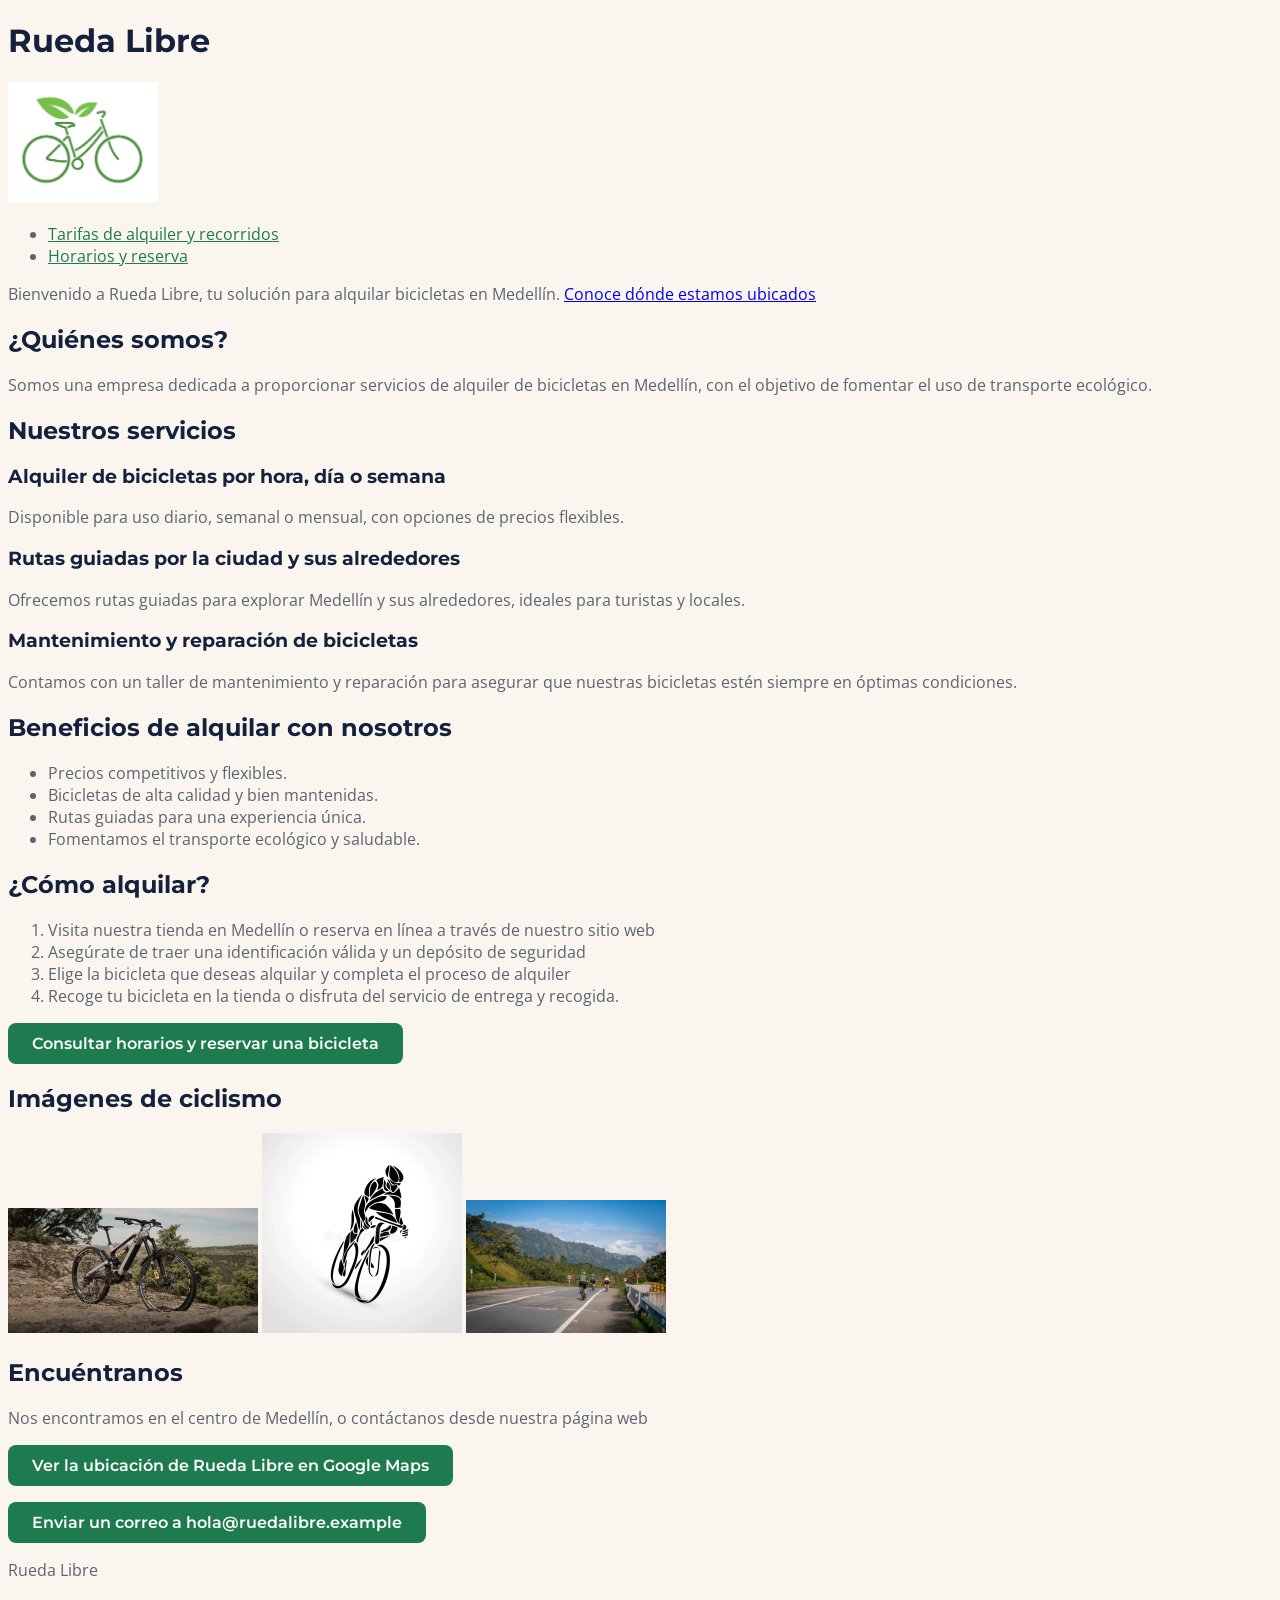
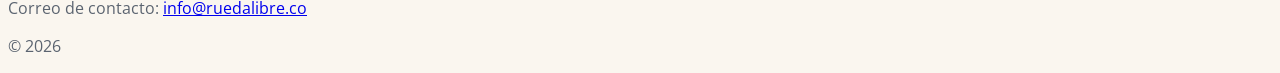
==== index.html @ 7ef2bf0d "styles.css con navegación, botones y campos estilizados, y páginas con la clase activo" ====
<!DOCTYPE html>
<html lang="es">
<head>
    <meta charset="UTF-8">
    <meta name="viewport" content="width=device-width, initial-scale=1.0">
    <title>Rueda Libre | Alquiler de bicicletas en Medellín</title>
        <link rel="preconnect" href="https://fonts.googleapis.com">
    <link rel="preconnect" href="https://fonts.gstatic.com" crossorigin>
    <link href="https://fonts.googleapis.com/css2?family=Asar&family=Montserrat:ital,wght@0,100..900;1,100..900&family=Open+Sans:ital,wght@0,300..800;1,300..800&display=swap" rel="stylesheet">

    <link rel="preconnect" href="https://fonts.googleapis.com">
    <link rel="preconnect" href="https://fonts.gstatic.com" crossorigin>
    <link href="https://fonts.googleapis.com/css2?family=Asar&family=Montserrat:ital,wght@0,100..900;1,100..900&family=Open+Sans:ital,wght@0,300..800;1,300..800&display=swap" rel="stylesheet">
    <link rel="stylesheet" href="css/style.css">
</head>
<body>
    <header>
        <h1>Rueda Libre</h1>
        <a href="index.html"><img src="img/logo.jpg" alt="Rueda Libre, página de inicio" width="150"></a>
        <nav>
            <ul id ="menu">
                <li><a href="paginas/tarifas.html" class="active">Tarifas de alquiler y recorridos</a></li>
                <li><a href="paginas/reservas.html" class="active">Horarios y reserva</a></li>
            </ul>
        </nav>
    </header>

    <main>
        <p>Bienvenido a Rueda Libre, tu solución para alquilar bicicletas en Medellín. <a href="#encuentranos">Conoce dónde estamos ubicados</a></p>

        <section>
            <h2>¿Quiénes somos?</h2>
            <p>Somos una empresa dedicada a proporcionar servicios de alquiler de bicicletas en Medellín, con el objetivo de fomentar el uso de transporte ecológico.</p>
        </section>

        <section>
            <h2>Nuestros servicios</h2>
            <article>
                <h3>Alquiler de bicicletas por hora, día o semana</h3>
                <p>Disponible para uso diario, semanal o mensual, con opciones de precios flexibles.</p>
            </article>
            <article>
                <h3>Rutas guiadas por la ciudad y sus alrededores</h3>
                <p>Ofrecemos rutas guiadas para explorar Medellín y sus alrededores, ideales para turistas y locales.</p>
            </article>
            <article>
                <h3>Mantenimiento y reparación de bicicletas</h3>
                <p>Contamos con un taller de mantenimiento y reparación para asegurar que nuestras bicicletas estén siempre en óptimas condiciones.</p>
            </article>
        </section>

        <section>
            <h2>Beneficios de alquilar con nosotros</h2>
            <ul>
                <li>Precios competitivos y flexibles.</li>
                <li>Bicicletas de alta calidad y bien mantenidas.</li>
                <li>Rutas guiadas para una experiencia única.</li>
                <li>Fomentamos el transporte ecológico y saludable.</li>
            </ul>
        </section>

        <section>
            <h2>¿Cómo alquilar?</h2>
            <ol>
                <li>Visita nuestra tienda en Medellín o reserva en línea a través de nuestro sitio web</li>
                <li>Asegúrate de traer una identificación válida y un depósito de seguridad</li>
                <li>Elige la bicicleta que deseas alquilar y completa el proceso de alquiler</li>
                <li>Recoge tu bicicleta en la tienda o disfruta del servicio de entrega y recogida.</li>
            </ol>
            <p><a href="paginas/reservas.html" class="boton">Consultar horarios y reservar una bicicleta</a></p>
        </section>

        <section>
            <h2>Imágenes de ciclismo</h2>
            <img src="img/bike.jpg" alt="Silueta de una persona montando bicicleta" width="250">
            <img src="img/image3.jpg" alt="Ciclista pedaleando en una ruta" width="200">
            <img src="img/road.jpg" alt="Grupo de ciclistas disfrutando de un recorrido" width="200">
        </section>

        <section id="encuentranos">
            <h2>Encuéntranos</h2>
            <p>Nos encontramos en el centro de Medellín, o contáctanos desde nuestra página web</p>
            <p><a href="https://maps.app.goo.gl/39smMRAee4DwYD9FA" class="boton">Ver la ubicación de Rueda Libre en Google Maps</a></p>
            <p><a href="mailto:hola@ruedalibre.example" class="boton">Enviar un correo a hola@ruedalibre.example</a></p>
        </section>
    </main>

    <footer>
        <p>Rueda Libre</p>
        <p>Correo de contacto: <a href="mailto:info@ruedalibre.co">info@ruedalibre.co</a></p>
        <p>&copy; 2026</p>
    </footer>
</body>
</html>
---- css/style.css ----
:root {
--verde-ruta-botones-enlaces: #1E7A4F;
--naranja-pedal-destacados-botones-secundarios: #F39A2B;
--azul-noche-titulos-encabezados: #14213D;
--crema-fondo-general: #FAF6EF;
--gris-asfalto-texto-secundario-sobre-el-fondo-crema: #5B6470;

  --fuente-titulos: "Montserrat", sans-serif;
  --fuente-texto: "Open Sans", sans-serif;

  --espacio-pq: 0.5rem;
  --espacio-md: 1rem;
  --espacio-gd: 3rem;
}

body {
  font-family: var(--fuente-texto);
  background-color: var(--crema-fondo-general);
  color: var(--gris-asfalto-texto-secundario-sobre-el-fondo-crema);
}

h1, h2, h3, h4, h5, h6 {
  font-family: var(--fuente-titulos);
  color: var(--azul-noche-titulos-encabezados);
}

#menu a { color: var(--gris-asfalto); }
.activo { color: var(--verde-ruta); font-weight: 600; }

#menu a.active {
  color: var(--verde-ruta-botones-enlaces);
}

#menu a:hover,
#menu a:focus {
  color: var(--naranja-pedal-destacados-botones-secundarios);
}

.boton {
  display: inline-block;
  background-color: var(--verde-ruta-botones-enlaces);
  color: #ffffff;
  padding: 0.7rem 1.5rem;
  border-radius: 8px;
  text-decoration: none;
  font-family: var(--fuente-titulos);
  font-weight: 600;
  transition: background-color 0.2s ease, transform 0.15s ease;
}

.boton:hover {
  background-color: #155838;
  transform: translateY(-2px);
}

.boton:focus {
  outline: 3px solid var(--naranja-pedal-destacados-botones-secundarios);
  outline-offset: 2px;
}

input, textarea, select {
  border: 1px solid var(--gris-asfalto-texto-secundario-sobre-el-fondo-crema);
  padding: 0.75rem;
  border-radius: 8px;
  background-color: #ffffff;
  font-family: var(--fuente-texto);
  color: var(--azul-noche-titulos-encabezados);
  transition: border-color 0.2s ease, box-shadow 0.2s ease;
}

input:focus, textarea:focus, select:focus {
  outline: none;
  border-color: var(--verde-ruta-botones-enlaces);
  box-shadow: 0 0 0 3px rgba(30, 122, 79, 0.25);
}
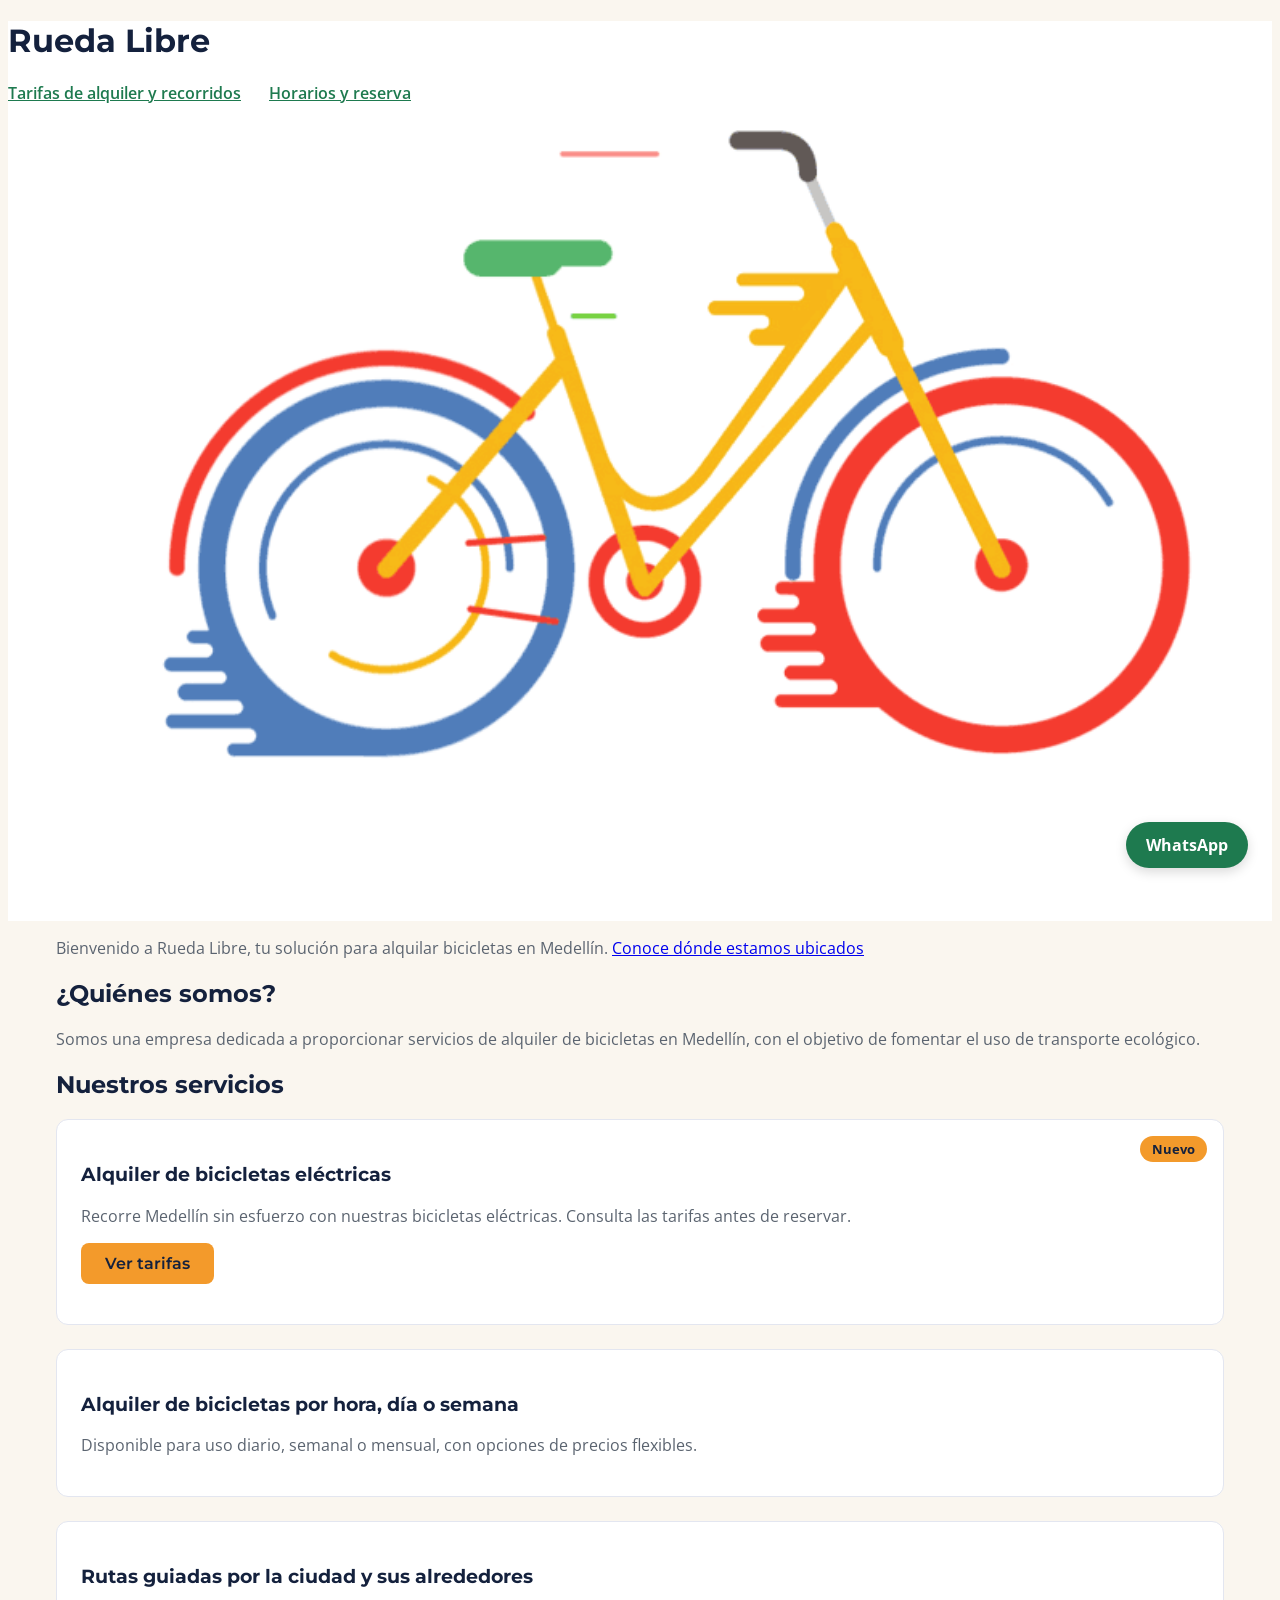
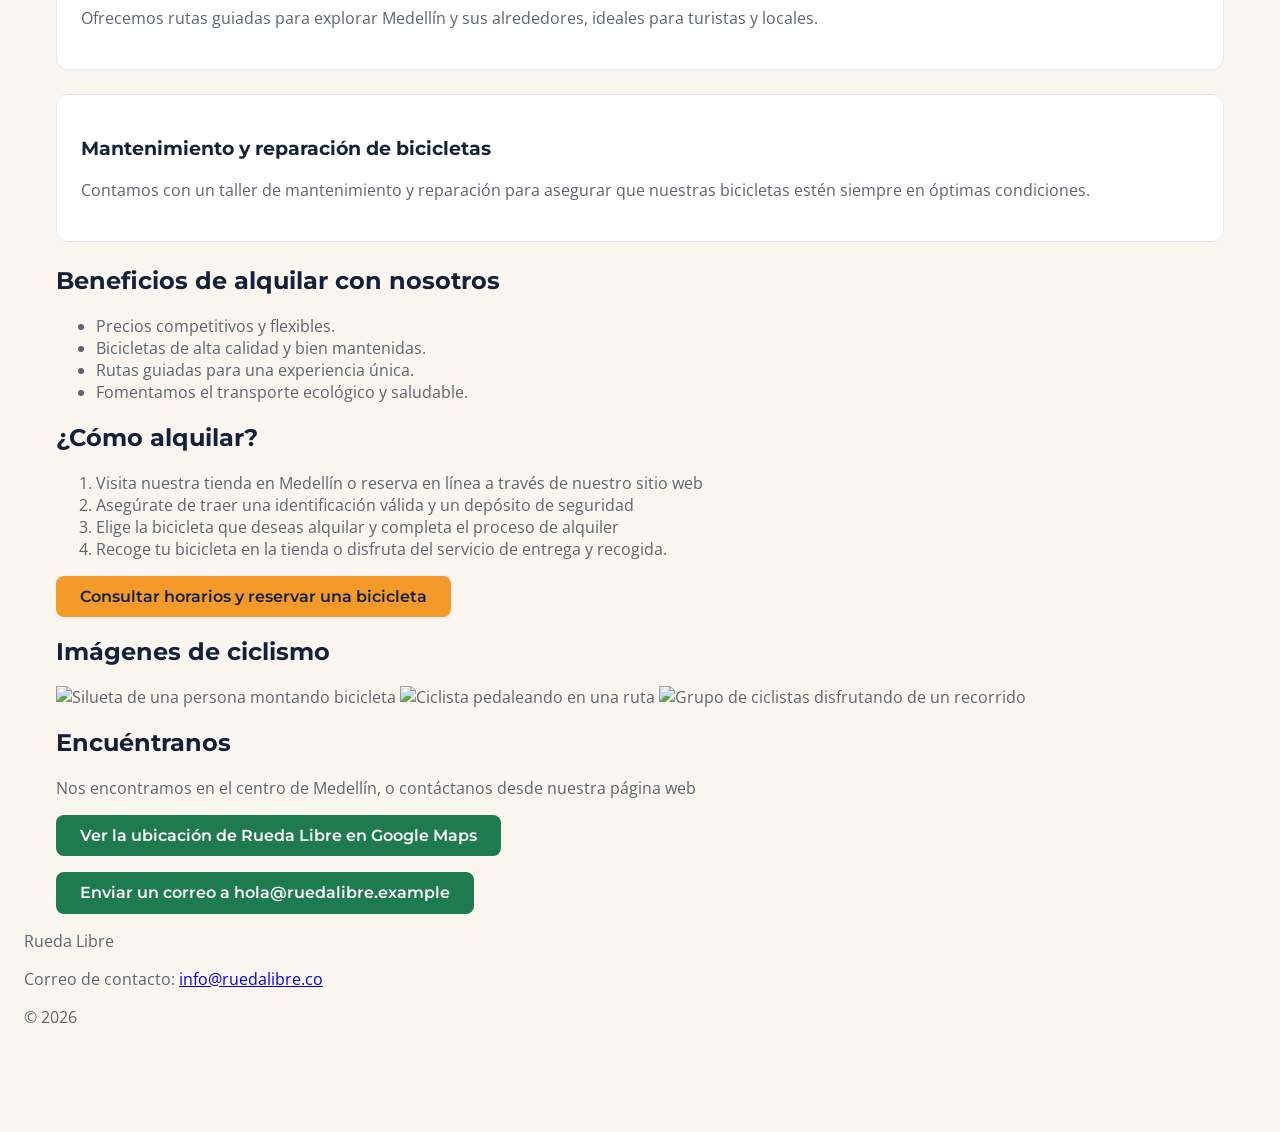
==== commit 91764096: "realizado hasta el putno 4 del minireto 3" ====
--- a/index.html
+++ b/index.html
@@ -14,9 +14,9 @@
     <link rel="stylesheet" href="css/style.css">
 </head>
 <body>
-    <header>
+    <header id="gif">
         <h1>Rueda Libre</h1>
-        <a href="index.html"><img src="img/logo.jpg" alt="Rueda Libre, página de inicio" width="150"></a>
+        <a href="index.html"src="/rueda-libre/assets/gif/bike.gif" width="0"></a>
         <nav>
             <ul id ="menu">
                 <li><a href="paginas/tarifas.html" class="active">Tarifas de alquiler y recorridos</a></li>
@@ -35,15 +35,21 @@
 
         <section>
             <h2>Nuestros servicios</h2>
-            <article>
+            <article class="card">
+                <span class="etiqueta-nuevo">Nuevo</span>
+                <h3>Alquiler de bicicletas eléctricas</h3>
+                <p>Recorre Medellín sin esfuerzo con nuestras bicicletas eléctricas. Consulta las tarifas antes de reservar.</p>
+                <p><a href="paginas/tarifas.html" class="boton1">Ver tarifas</a></p>
+            </article>
+            <article class="card">
                 <h3>Alquiler de bicicletas por hora, día o semana</h3>
                 <p>Disponible para uso diario, semanal o mensual, con opciones de precios flexibles.</p>
             </article>
-            <article>
+            <article class="card">
                 <h3>Rutas guiadas por la ciudad y sus alrededores</h3>
                 <p>Ofrecemos rutas guiadas para explorar Medellín y sus alrededores, ideales para turistas y locales.</p>
             </article>
-            <article>
+            <article class="card">
                 <h3>Mantenimiento y reparación de bicicletas</h3>
                 <p>Contamos con un taller de mantenimiento y reparación para asegurar que nuestras bicicletas estén siempre en óptimas condiciones.</p>
             </article>
@@ -67,14 +73,14 @@
                 <li>Elige la bicicleta que deseas alquilar y completa el proceso de alquiler</li>
                 <li>Recoge tu bicicleta en la tienda o disfruta del servicio de entrega y recogida.</li>
             </ol>
-            <p><a href="paginas/reservas.html" class="boton">Consultar horarios y reservar una bicicleta</a></p>
+            <p><a href="paginas/reservas.html" class="boton1">Consultar horarios y reservar una bicicleta</a></p>
         </section>
 
         <section>
             <h2>Imágenes de ciclismo</h2>
-            <img src="img/bike.jpg" alt="Silueta de una persona montando bicicleta" width="250">
-            <img src="img/image3.jpg" alt="Ciclista pedaleando en una ruta" width="200">
-            <img src="img/road.jpg" alt="Grupo de ciclistas disfrutando de un recorrido" width="200">
+            <img src="/rueda-libre/assets/img/image1.jpg" alt="Silueta de una persona montando bicicleta" width="200">
+            <img src="/rueda-libre/assets/img/logo.jpg" alt="Ciclista pedaleando en una ruta" width="193">
+            <img src="/rueda-libre/assets/img/road.jpg" alt="Grupo de ciclistas disfrutando de un recorrido" width="233">
         </section>
 
         <section id="encuentranos">
@@ -83,6 +89,8 @@
             <p><a href="https://maps.app.goo.gl/39smMRAee4DwYD9FA" class="boton">Ver la ubicación de Rueda Libre en Google Maps</a></p>
             <p><a href="mailto:hola@ruedalibre.example" class="boton">Enviar un correo a hola@ruedalibre.example</a></p>
         </section>
+        <!-- MiniReto 12: botón flotante de WhatsApp con la paleta del proyecto. -->
+        <a href="https://wa.me/573000000000" class="btn-whatsapp" target="_blank" rel="noopener noreferrer" aria-label="Contáctanos por WhatsApp">WhatsApp</a>
     </main>
 
     <footer>
--- a/css/style.css
+++ b/css/style.css
@@ -1,16 +1,21 @@
+/* ==========================================
+   1. VARIABLES Y CONFIGURACIÓN GLOBAL
+   ========================================== */
 :root {
---verde-ruta-botones-enlaces: #1E7A4F;
---naranja-pedal-destacados-botones-secundarios: #F39A2B;
---azul-noche-titulos-encabezados: #14213D;
---crema-fondo-general: #FAF6EF;
---gris-asfalto-texto-secundario-sobre-el-fondo-crema: #5B6470;
-
+  --verde-ruta-botones-enlaces: #1E7A4F;
+  --naranja-pedal-destacados-botones-secundarios: #F39A2B;
+  --azul-noche-titulos-encabezados: #14213D;
+  --crema-fondo-general: #FAF6EF;
+  --gris-asfalto-texto-secundario-sobre-el-fondo-crema: #5B6470;
   --fuente-titulos: "Montserrat", sans-serif;
   --fuente-texto: "Open Sans", sans-serif;
-
   --espacio-pq: 0.5rem;
   --espacio-md: 1rem;
   --espacio-gd: 3rem;
+}
+
+* {
+  box-sizing: border-box;
 }
 
 body {
@@ -19,27 +24,77 @@
   color: var(--gris-asfalto-texto-secundario-sobre-el-fondo-crema);
 }
 
-h1, h2, h3, h4, h5, h6 {
+h1,
+h2,
+h3,
+h4,
+h5,
+h6 {
   font-family: var(--fuente-titulos);
   color: var(--azul-noche-titulos-encabezados);
 }
 
-#menu a { color: var(--gris-asfalto); }
-.activo { color: var(--verde-ruta); font-weight: 600; }
-
+main {
+  max-width: 1200px;
+  margin: 0 auto;
+  padding: 0 1rem;
+}
+
+/* ==========================================
+   2. ENCABEZADO Y NAVEGACIÓN
+   ========================================== */
+header,
+.portada {
+  min-height: 80vh;
+}
+
+#menu {
+  list-style: none;
+  padding: 0;
+  margin: 0;
+}
+
+#menu li {
+  display: inline-block;
+  margin-right: 1.5rem;
+}
+
+#menu a {
+  color: var(--gris-asfalto-texto-secundario-sobre-el-fondo-crema);
+}
+
+.activo,
 #menu a.active {
   color: var(--verde-ruta-botones-enlaces);
+  font-weight: 600;
 }
 
 #menu a:hover,
-#menu a:focus {
+#menu a:focus-visible {
   color: var(--naranja-pedal-destacados-botones-secundarios);
 }
 
-.boton {
+/* ==========================================
+   3. COMPONENTES (TARJETAS Y BOTONES)
+   ========================================== */
+.card {
+  position: relative;
+  background-color: #ffffff;
+  padding: 1.5rem;
+  border: 1px solid #e3e6f0;
+  border-radius: 12px;
+  margin-bottom: 1.5rem;
+}
+
+.card img {
+  width: 100%;
+  height: auto;
+  display: block;
+}
+
+.boton,
+.boton1 {
   display: inline-block;
-  background-color: var(--verde-ruta-botones-enlaces);
-  color: #ffffff;
   padding: 0.7rem 1.5rem;
   border-radius: 8px;
   text-decoration: none;
@@ -48,17 +103,81 @@
   transition: background-color 0.2s ease, transform 0.15s ease;
 }
 
+.boton {
+  background-color: var(--verde-ruta-botones-enlaces);
+  color: #ffffff;
+}
+
+.boton1 {
+  background-color: var(--naranja-pedal-destacados-botones-secundarios);
+  color: var(--azul-noche-titulos-encabezados);
+}
+
 .boton:hover {
   background-color: #155838;
   transform: translateY(-2px);
 }
 
-.boton:focus {
-  outline: 3px solid var(--naranja-pedal-destacados-botones-secundarios);
-  outline-offset: 2px;
-}
-
-input, textarea, select {
+.boton1:hover {
+  background-color: #e58b1b;
+  transform: translateY(-2px);
+}
+
+.boton:focus-visible,
+.boton1:focus-visible {
+  outline: 3px solid var(--azul-noche-titulos-encabezados);
+  outline-offset: 3px;
+}
+
+.etiqueta-nuevo {
+  position: absolute;
+  top: 1rem;
+  right: 1rem;
+  background-color: var(--naranja-pedal-destacados-botones-secundarios);
+  color: var(--azul-noche-titulos-encabezados);
+  padding: 0.25rem 0.75rem;
+  font-size: 0.8rem;
+  font-weight: 700;
+  border-radius: 999px;
+}
+
+/* ==========================================
+   4. TABLAS Y FORMULARIOS
+   ========================================== */
+table {
+  width: 100%;
+  border-collapse: collapse;
+  margin-bottom: 2rem;
+}
+
+th,
+td {
+  padding: 0.75rem 1rem;
+  border: 1px solid var(--gris-asfalto-texto-secundario-sobre-el-fondo-crema);
+  text-align: left;
+}
+
+th {
+  background-color: var(--verde-ruta-botones-enlaces);
+  color: #ffffff;
+}
+
+form fieldset {
+  border: 1px solid #ccc;
+  padding: 1.5rem;
+  border-radius: 8px;
+  margin-bottom: 1.5rem;
+}
+
+form label {
+  display: block;
+  margin-bottom: 0.5rem;
+  font-weight: 600;
+}
+
+input:not([type="radio"]):not([type="checkbox"]),
+textarea,
+select {
   border: 1px solid var(--gris-asfalto-texto-secundario-sobre-el-fondo-crema);
   padding: 0.75rem;
   border-radius: 8px;
@@ -68,8 +187,87 @@
   transition: border-color 0.2s ease, box-shadow 0.2s ease;
 }
 
-input:focus, textarea:focus, select:focus {
+form input[type="text"],
+form input[type="email"],
+form input[type="tel"],
+form input[type="date"],
+form input[type="number"],
+form select,
+form textarea {
+  width: 100%;
+  padding: 0.75rem;
+  margin-bottom: 1rem;
+  border: 1px solid #ccc;
+  border-radius: 6px;
+}
+
+input:not([type="radio"]):not([type="checkbox"]):focus,
+textarea:focus,
+select:focus {
   outline: none;
   border-color: var(--verde-ruta-botones-enlaces);
   box-shadow: 0 0 0 3px rgba(30, 122, 79, 0.25);
+}
+
+/* ==========================================
+   5. ELEMENTOS FLOTANTES (WHATSAPP) Y FOOTER
+   ========================================== */
+/* MiniReto 12: WhatsApp usa Verde Ruta con texto blanco; al pasar el cursor usa Naranja Pedal y Azul Noche, combinación apta según la bitácora. */
+.btn-whatsapp {
+  position: fixed;
+  bottom: 2rem;
+  right: 2rem;
+  background-color: var(--verde-ruta-botones-enlaces);
+  color: #ffffff;
+  padding: 0.75rem 1.25rem;
+  border-radius: 999px;
+  text-decoration: none;
+  font-weight: 700;
+  box-shadow: 0 4px 12px rgba(0, 0, 0, 0.15);
+  z-index: 1000;
+  transition: transform 0.2s ease;
+}
+
+.btn-whatsapp:hover {
+  background-color: var(--naranja-pedal-destacados-botones-secundarios);
+  color: var(--azul-noche-titulos-encabezados);
+}
+
+.btn-whatsapp:hover,
+.btn-whatsapp:focus-visible {
+  transform: scale(1.05);
+}
+
+.btn-whatsapp:focus-visible {
+  outline: 3px solid var(--azul-noche-titulos-encabezados);
+  outline-offset: 3px;
+}
+
+footer {
+  padding: 0 1rem 5rem;
+}
+
+@media (max-width: 480px) {
+  .btn-whatsapp {
+    bottom: 1rem;
+    right: 1rem;
+  }
+}
+
+#gif {
+  width: 100%;
+  min-height: 100vh;
+  background: url("../assets/gif/bike.gif") no-repeat center center;
+  background-size: cover;
+  background-position: center;
+  background-repeat: no-repeat;
+}
+
+.portada {
+  width: 100%;
+  min-height: 100vh;
+  background: url("../assets/gif/bike.gif") no-repeat center center;
+  background-size: cover;
+  background-position: center;
+  background-repeat: no-repeat;
 }
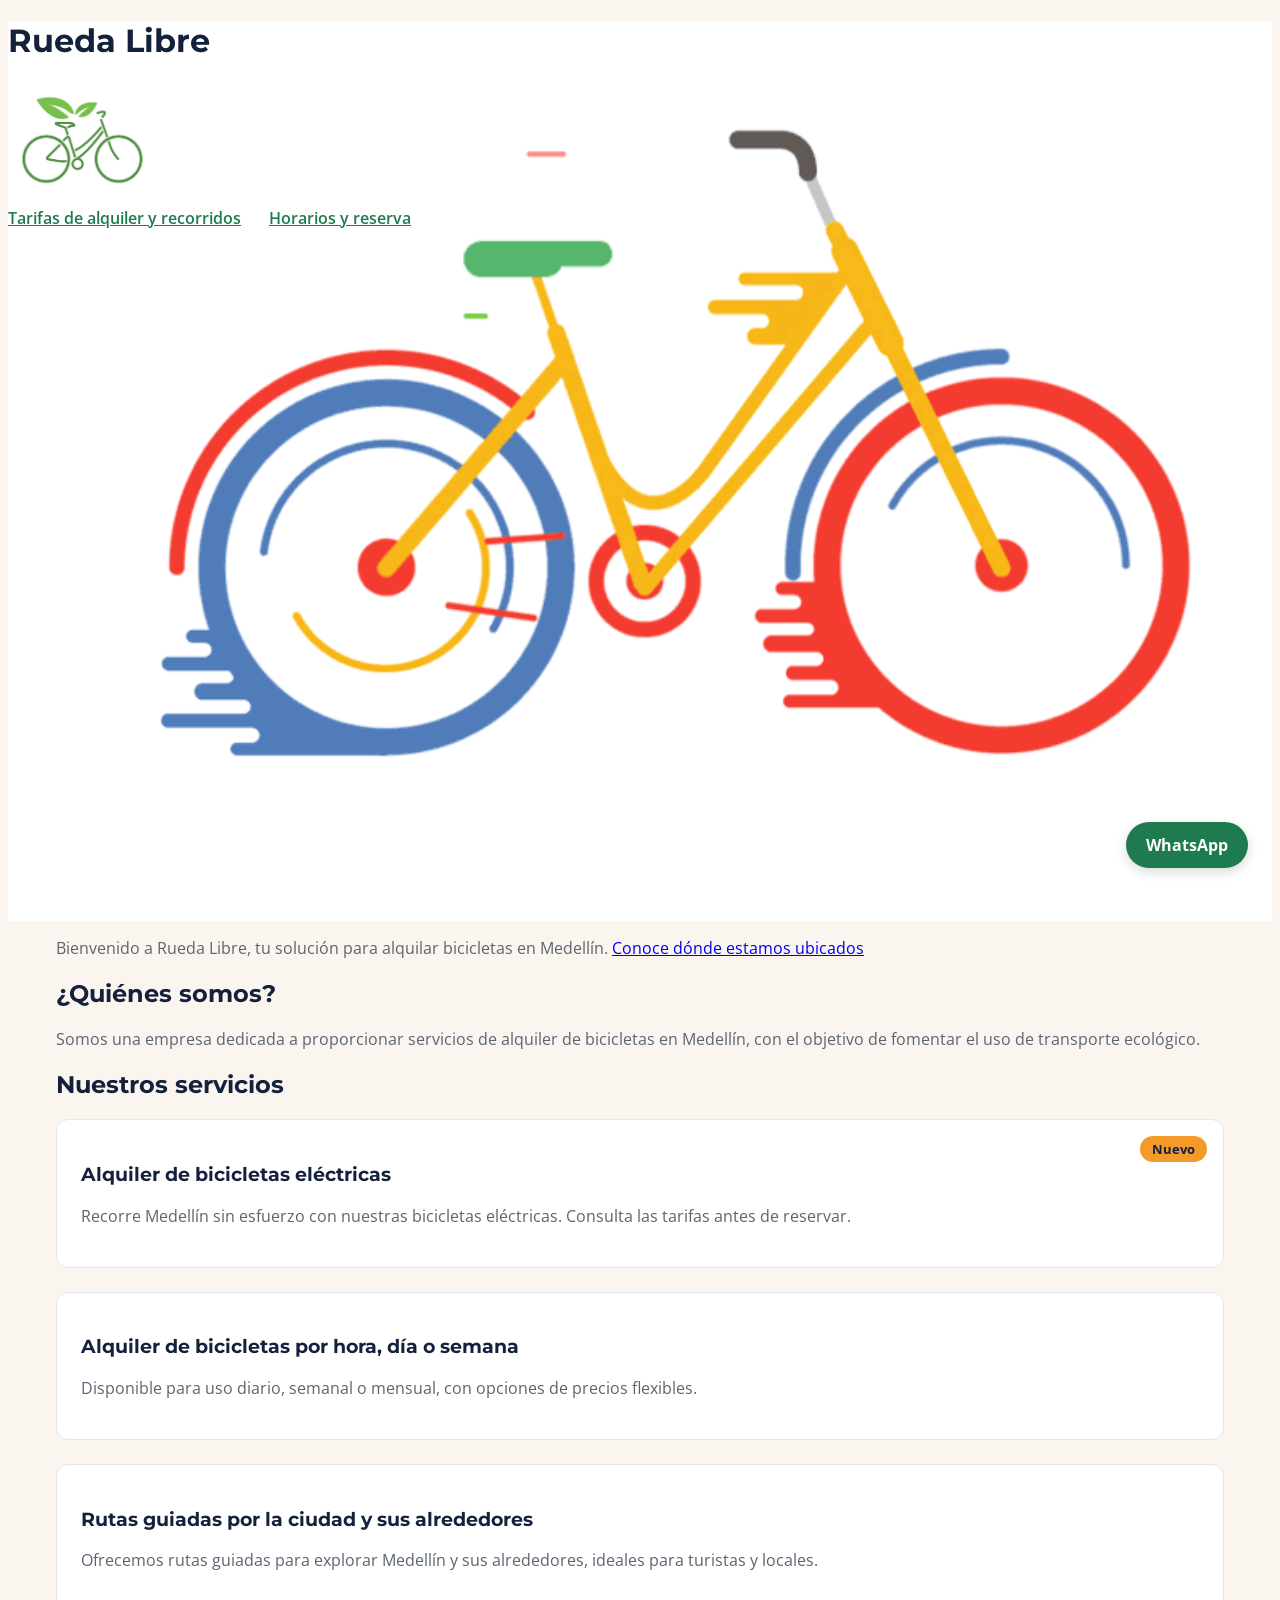
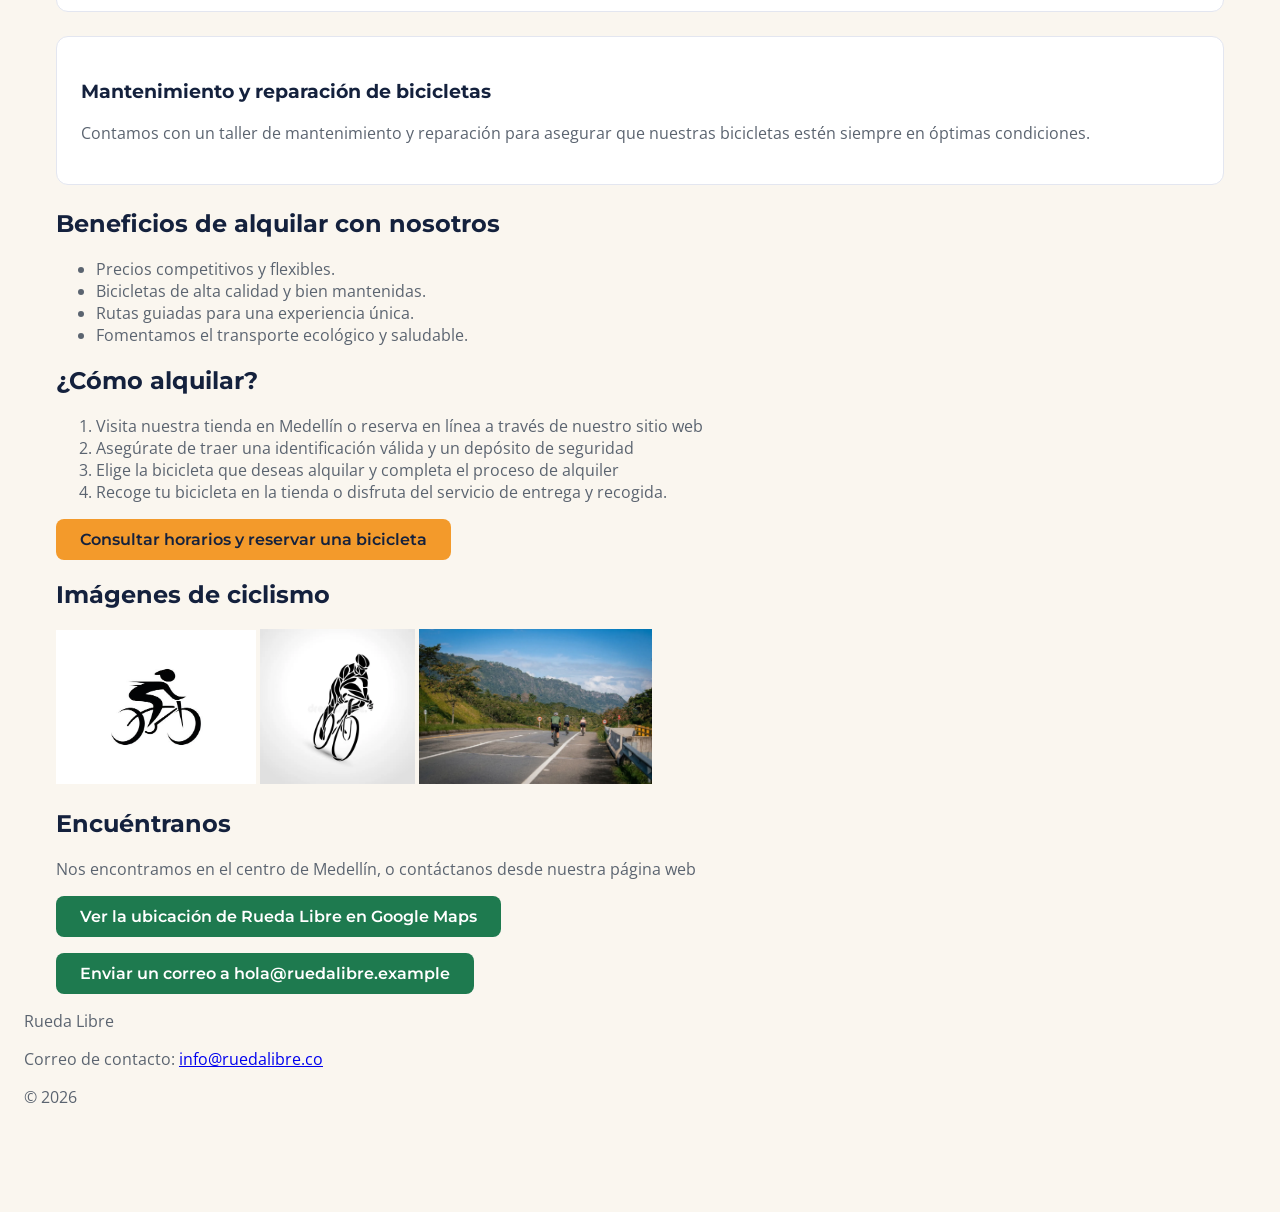
==== commit 517b0c02: "URL de GitHub Pages del sitio Rueda Libre v1.0, repositorio actualizado y bitácora con el cierre de " ====
--- a/index.html
+++ b/index.html
@@ -7,16 +7,12 @@
         <link rel="preconnect" href="https://fonts.googleapis.com">
     <link rel="preconnect" href="https://fonts.gstatic.com" crossorigin>
     <link href="https://fonts.googleapis.com/css2?family=Asar&family=Montserrat:ital,wght@0,100..900;1,100..900&family=Open+Sans:ital,wght@0,300..800;1,300..800&display=swap" rel="stylesheet">
-
-    <link rel="preconnect" href="https://fonts.googleapis.com">
-    <link rel="preconnect" href="https://fonts.gstatic.com" crossorigin>
-    <link href="https://fonts.googleapis.com/css2?family=Asar&family=Montserrat:ital,wght@0,100..900;1,100..900&family=Open+Sans:ital,wght@0,300..800;1,300..800&display=swap" rel="stylesheet">
     <link rel="stylesheet" href="css/style.css">
 </head>
 <body>
     <header id="gif">
         <h1>Rueda Libre</h1>
-        <a href="index.html"src="/rueda-libre/assets/gif/bike.gif" width="0"></a>
+        <a href="index.html"><img src="assets/img/logo.jpg" alt="Rueda Libre" width="150"></a>
         <nav>
             <ul id ="menu">
                 <li><a href="paginas/tarifas.html" class="active">Tarifas de alquiler y recorridos</a></li>
@@ -36,10 +32,9 @@
         <section>
             <h2>Nuestros servicios</h2>
             <article class="card">
-                <span class="etiqueta-nuevo">Nuevo</span>
+                <span class="nuevo">Nuevo</span>
                 <h3>Alquiler de bicicletas eléctricas</h3>
                 <p>Recorre Medellín sin esfuerzo con nuestras bicicletas eléctricas. Consulta las tarifas antes de reservar.</p>
-                <p><a href="paginas/tarifas.html" class="boton1">Ver tarifas</a></p>
             </article>
             <article class="card">
                 <h3>Alquiler de bicicletas por hora, día o semana</h3>
@@ -78,9 +73,9 @@
 
         <section>
             <h2>Imágenes de ciclismo</h2>
-            <img src="/rueda-libre/assets/img/image1.jpg" alt="Silueta de una persona montando bicicleta" width="200">
-            <img src="/rueda-libre/assets/img/logo.jpg" alt="Ciclista pedaleando en una ruta" width="193">
-            <img src="/rueda-libre/assets/img/road.jpg" alt="Grupo de ciclistas disfrutando de un recorrido" width="233">
+            <img src="assets/img/image1.jpg" alt="Silueta de una persona montando bicicleta" width="200">
+            <img src="assets/img/image3.jpg" alt="ciclista de Rueda Libre" width="155">
+            <img src="assets/img/road.jpg" alt="Grupo de ciclistas disfrutando de un recorrido" width="233">
         </section>
 
         <section id="encuentranos">
@@ -89,8 +84,7 @@
             <p><a href="https://maps.app.goo.gl/39smMRAee4DwYD9FA" class="boton">Ver la ubicación de Rueda Libre en Google Maps</a></p>
             <p><a href="mailto:hola@ruedalibre.example" class="boton">Enviar un correo a hola@ruedalibre.example</a></p>
         </section>
-        <!-- MiniReto 12: botón flotante de WhatsApp con la paleta del proyecto. -->
-        <a href="https://wa.me/573000000000" class="btn-whatsapp" target="_blank" rel="noopener noreferrer" aria-label="Contáctanos por WhatsApp">WhatsApp</a>
+        <a href="https://wa.me/573000000000" class="wspp" target="_blank" rel="noopener">WhatsApp</a>
     </main>
 
     <footer>
--- a/css/style.css
+++ b/css/style.css
@@ -1,6 +1,3 @@
-/* ==========================================
-   1. VARIABLES Y CONFIGURACIÓN GLOBAL
-   ========================================== */
 :root {
   --verde-ruta-botones-enlaces: #1E7A4F;
   --naranja-pedal-destacados-botones-secundarios: #F39A2B;
@@ -24,12 +21,7 @@
   color: var(--gris-asfalto-texto-secundario-sobre-el-fondo-crema);
 }
 
-h1,
-h2,
-h3,
-h4,
-h5,
-h6 {
+h1,h2,h3,h4,h5,h6 {
   font-family: var(--fuente-titulos);
   color: var(--azul-noche-titulos-encabezados);
 }
@@ -40,9 +32,6 @@
   padding: 0 1rem;
 }
 
-/* ==========================================
-   2. ENCABEZADO Y NAVEGACIÓN
-   ========================================== */
 header,
 .portada {
   min-height: 80vh;
@@ -74,9 +63,6 @@
   color: var(--naranja-pedal-destacados-botones-secundarios);
 }
 
-/* ==========================================
-   3. COMPONENTES (TARJETAS Y BOTONES)
-   ========================================== */
 .card {
   position: relative;
   background-color: #ffffff;
@@ -84,12 +70,6 @@
   border: 1px solid #e3e6f0;
   border-radius: 12px;
   margin-bottom: 1.5rem;
-}
-
-.card img {
-  width: 100%;
-  height: auto;
-  display: block;
 }
 
 .boton,
@@ -129,7 +109,7 @@
   outline-offset: 3px;
 }
 
-.etiqueta-nuevo {
+.nuevo {
   position: absolute;
   top: 1rem;
   right: 1rem;
@@ -141,9 +121,6 @@
   border-radius: 999px;
 }
 
-/* ==========================================
-   4. TABLAS Y FORMULARIOS
-   ========================================== */
 table {
   width: 100%;
   border-collapse: collapse;
@@ -209,11 +186,7 @@
   box-shadow: 0 0 0 3px rgba(30, 122, 79, 0.25);
 }
 
-/* ==========================================
-   5. ELEMENTOS FLOTANTES (WHATSAPP) Y FOOTER
-   ========================================== */
-/* MiniReto 12: WhatsApp usa Verde Ruta con texto blanco; al pasar el cursor usa Naranja Pedal y Azul Noche, combinación apta según la bitácora. */
-.btn-whatsapp {
+.wspp {
   position: fixed;
   bottom: 2rem;
   right: 2rem;
@@ -228,17 +201,17 @@
   transition: transform 0.2s ease;
 }
 
-.btn-whatsapp:hover {
+.wspp:hover {
   background-color: var(--naranja-pedal-destacados-botones-secundarios);
   color: var(--azul-noche-titulos-encabezados);
 }
 
-.btn-whatsapp:hover,
-.btn-whatsapp:focus-visible {
+.wspp:hover,
+.wspp:focus-visible {
   transform: scale(1.05);
 }
 
-.btn-whatsapp:focus-visible {
+.wspp:focus-visible {
   outline: 3px solid var(--azul-noche-titulos-encabezados);
   outline-offset: 3px;
 }
@@ -248,7 +221,7 @@
 }
 
 @media (max-width: 480px) {
-  .btn-whatsapp {
+  .wspp {
     bottom: 1rem;
     right: 1rem;
   }
@@ -270,4 +243,4 @@
   background-size: cover;
   background-position: center;
   background-repeat: no-repeat;
-}+}
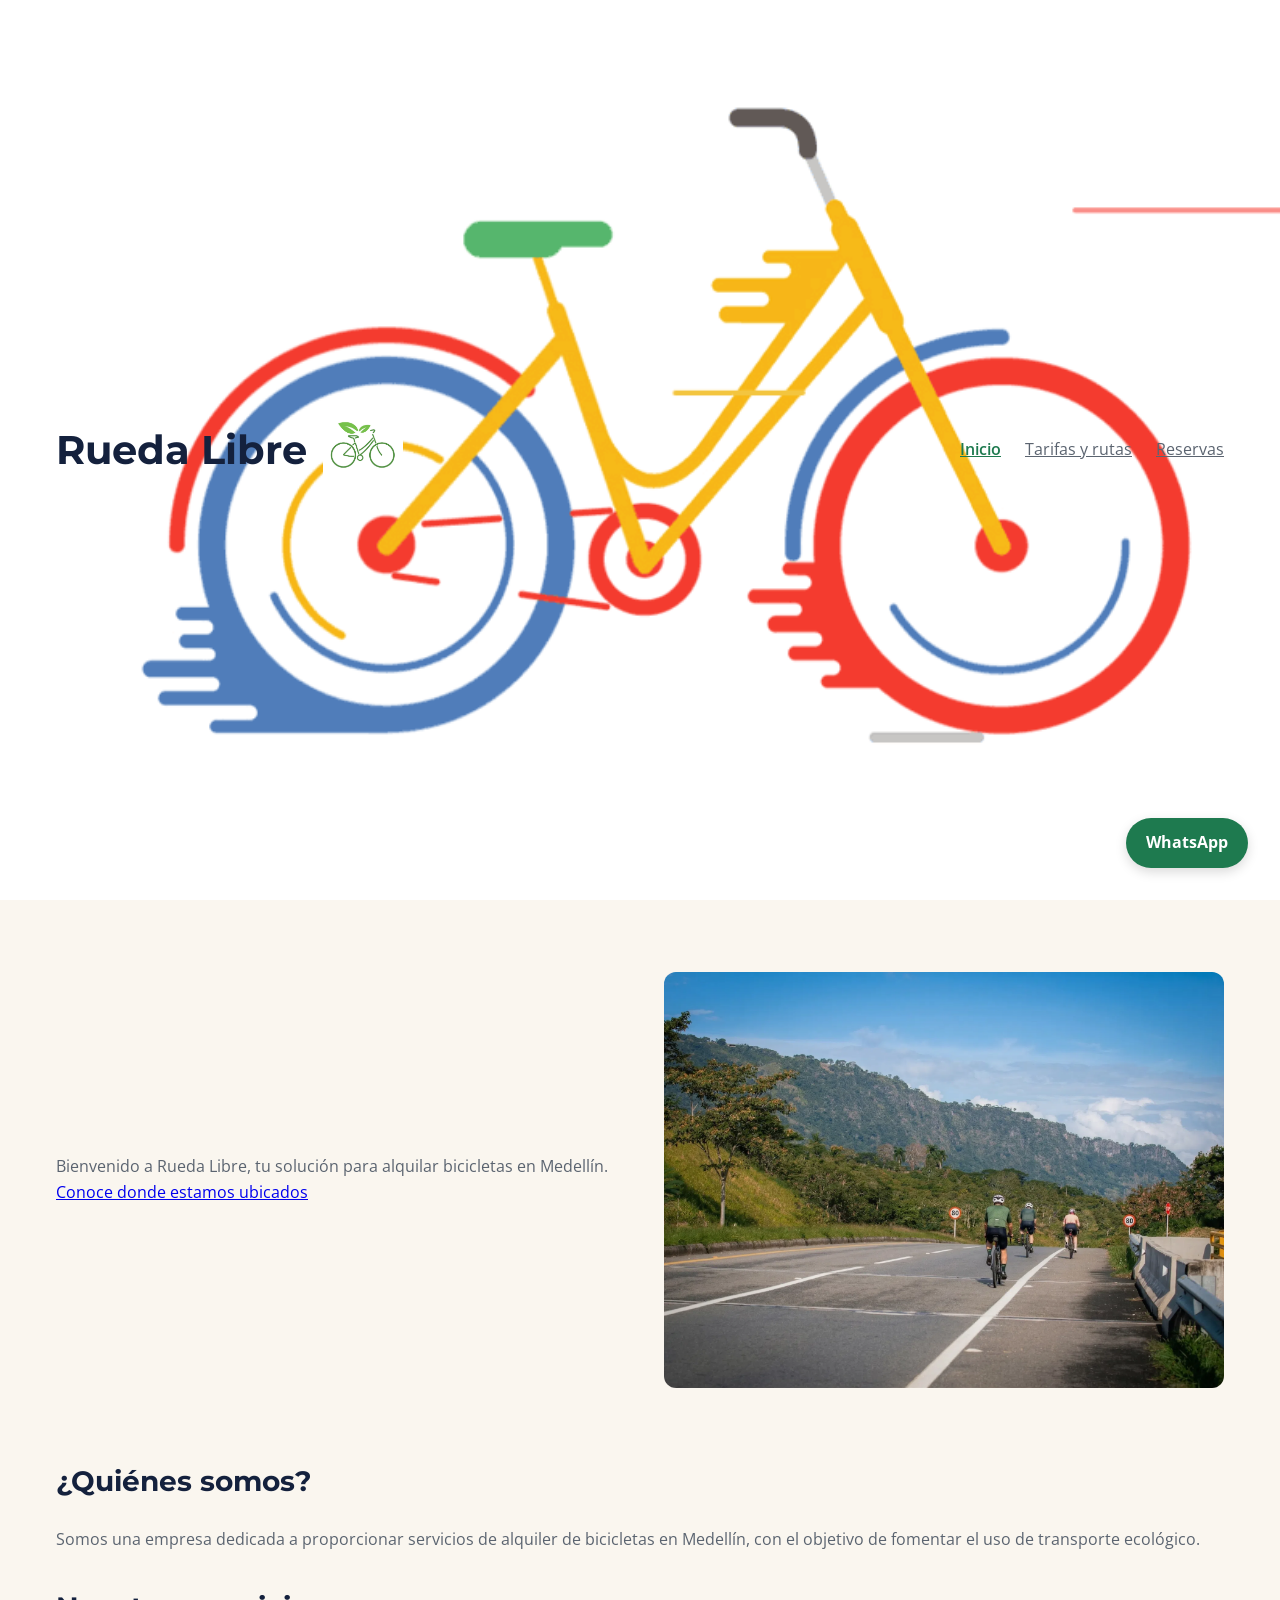
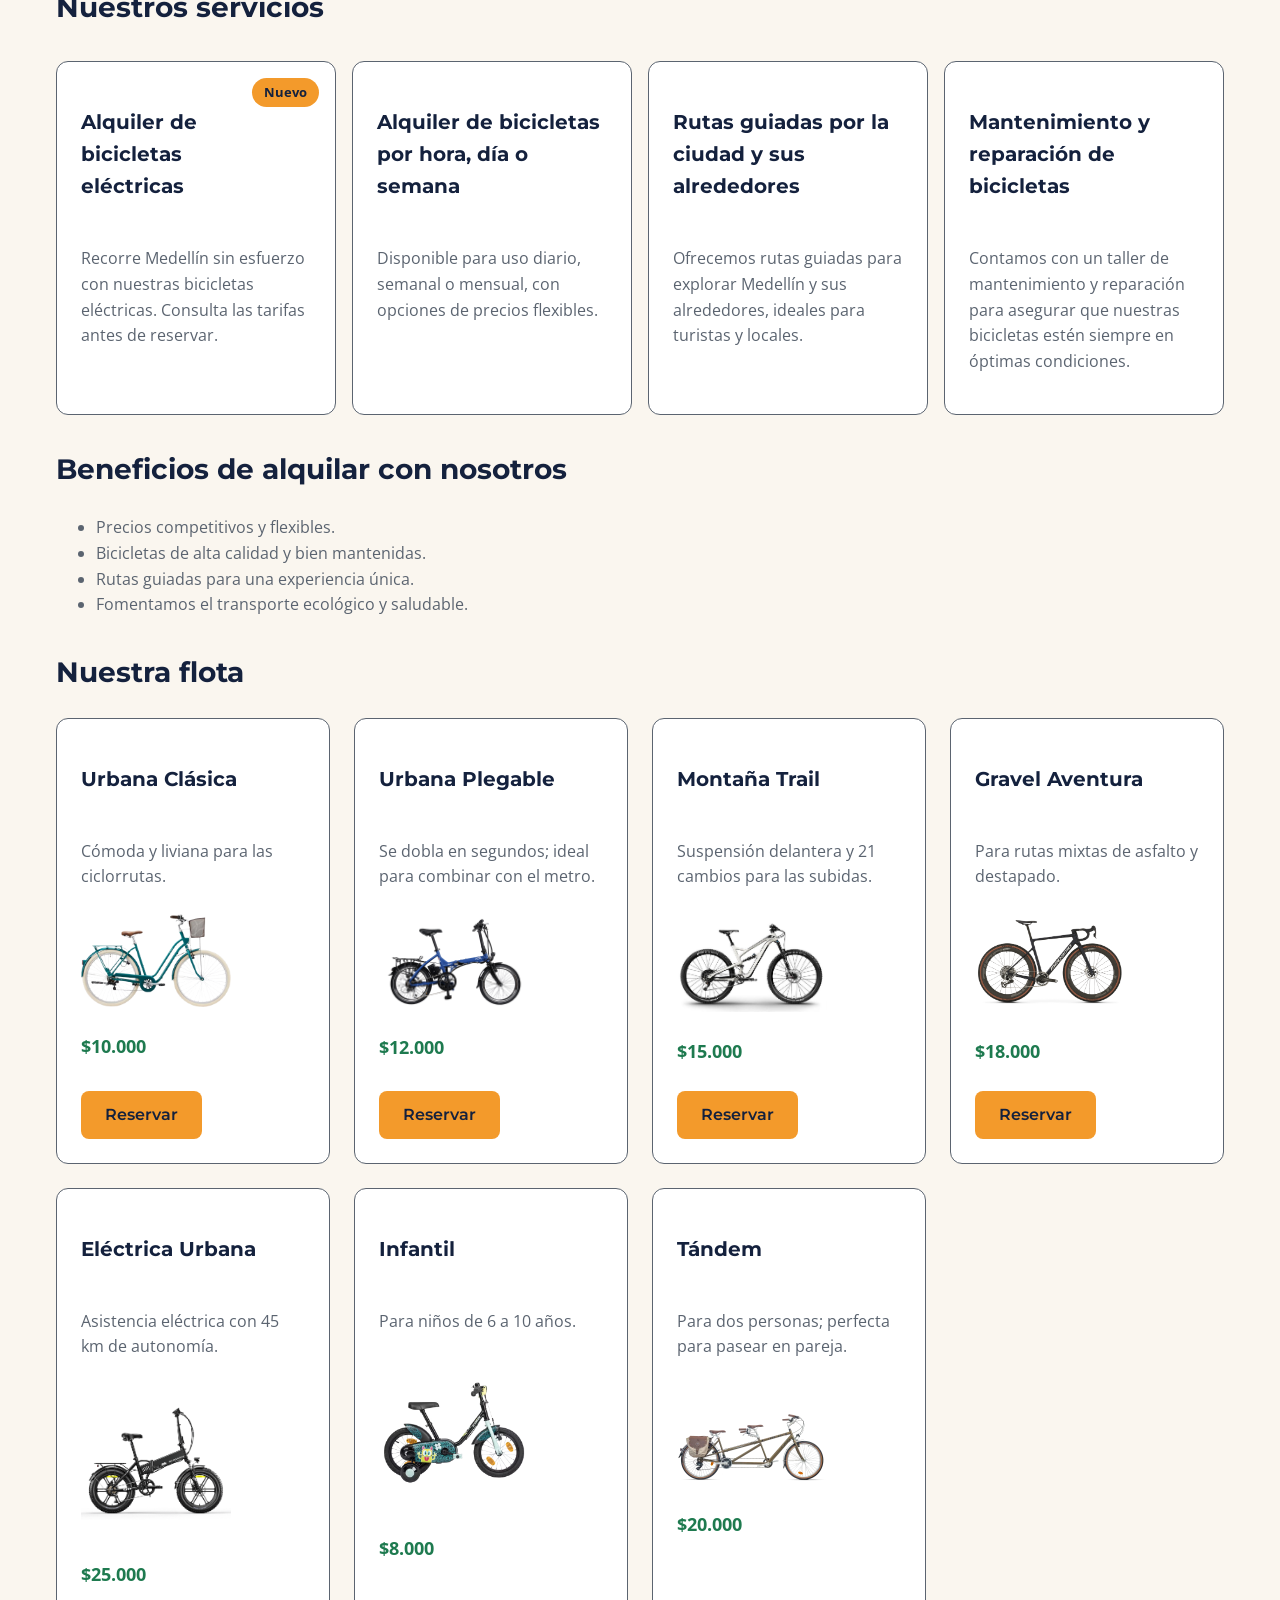
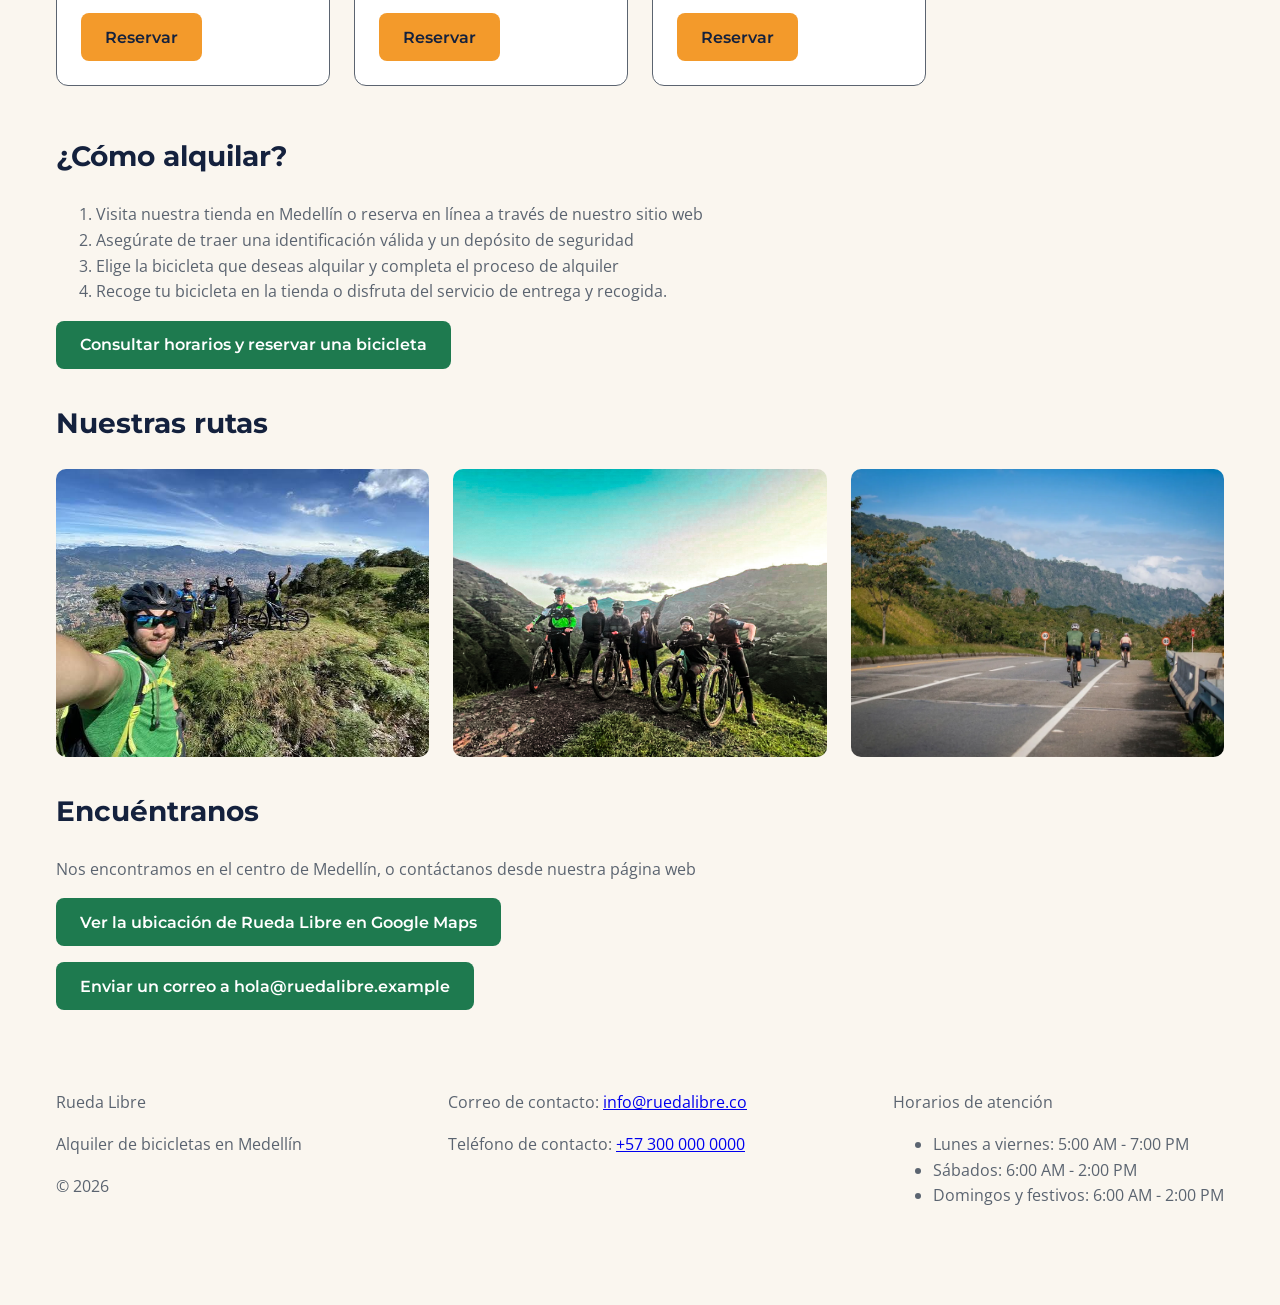
==== commit fbcdcd42: "URL de la v1.5 publicada y styles.css organizado con enfoque mobile-first." ====
--- a/index.html
+++ b/index.html
@@ -11,26 +11,35 @@
 </head>
 <body>
     <header id="gif">
+    <div class="logo">
         <h1>Rueda Libre</h1>
-        <a href="index.html"><img src="assets/img/logo.jpg" alt="Rueda Libre" width="150"></a>
-        <nav>
-            <ul id ="menu">
-                <li><a href="paginas/tarifas.html" class="active">Tarifas de alquiler y recorridos</a></li>
-                <li><a href="paginas/reservas.html" class="active">Horarios y reserva</a></li>
-            </ul>
-        </nav>
-    </header>
+        <a href="index.html"><img src="assets/img/logo.jpg" alt="Rueda Libre" width="80"></a>
+    </div>
+    <nav>
+        <ul id="menu">
+            <li><a href="index.html" class="active">Inicio</a></li>
+            <li><a href="paginas/tarifas.html">Tarifas y rutas</a></li>
+            <li><a href="paginas/reservas.html">Reservas</a></li>
+        </ul>
+    </nav>
+</header>
 
     <main>
-        <p>Bienvenido a Rueda Libre, tu solución para alquilar bicicletas en Medellín. <a href="#encuentranos">Conoce dónde estamos ubicados</a></p>
+        <section class="portada">
+            <div class="portada-texto">
+                <p>Bienvenido a Rueda Libre, tu solución para alquilar bicicletas en Medellín.
+                <a href="#encuentranos">Conoce donde estamos ubicados</a>
+                </p>
+            </div>
+            <img src="assets/img/road.jpg" alt="Grupo de ciclistas disfrutando de un recorrido">
+        </section>
 
         <section>
             <h2>¿Quiénes somos?</h2>
             <p>Somos una empresa dedicada a proporcionar servicios de alquiler de bicicletas en Medellín, con el objetivo de fomentar el uso de transporte ecológico.</p>
         </section>
-
-        <section>
-            <h2>Nuestros servicios</h2>
+        <h2>Nuestros servicios</h2>
+        <section class="servicios">
             <article class="card">
                 <span class="nuevo">Nuevo</span>
                 <h3>Alquiler de bicicletas eléctricas</h3>
@@ -61,6 +70,61 @@
         </section>
 
         <section>
+    <h2>Nuestra flota</h2>
+    <div class="bicis">
+        <article class="card">
+            <h3>Urbana Clásica</h3>
+            <p>Cómoda y liviana para las ciclorrutas.</p>
+            <img src="assets/img/bicis/urbana-clasica.png" alt="Bicicleta urbana clásica" width="150">
+            <p class="precio">$10.000</p>
+            <a href="paginas/reservas.html" class="boton1">Reservar</a>
+        </article>
+        <article class="card">
+            <h3>Urbana Plegable</h3>
+            <p>Se dobla en segundos; ideal para combinar con el metro.</p>
+            <img src="assets/img/bicis/urbana-plegable.png" alt="Bicicleta plegable" width="150">
+            <p class="precio">$12.000</p>
+            <a href="paginas/reservas.html" class="boton1">Reservar</a>
+        </article>
+        <article class="card">
+            <h3>Montaña Trail</h3>
+            <p>Suspensión delantera y 21 cambios para las subidas.</p>
+            <img src="assets/img/bicis/montana-trail.png" alt="Bicicleta de montaña" width="150">
+            <p class="precio">$15.000</p>
+            <a href="paginas/reservas.html" class="boton1">Reservar</a>
+        </article>
+        <article class="card">
+            <h3>Gravel Aventura</h3>
+            <p>Para rutas mixtas de asfalto y destapado.</p>
+            <img src="assets/img/bicis/gravel-aventura.png" alt="Bicicleta gravel" width="150">
+            <p class="precio">$18.000</p>
+            <a href="paginas/reservas.html" class="boton1">Reservar</a>
+        </article>
+        <article class="card">
+            <h3>Eléctrica Urbana</h3>
+            <p>Asistencia eléctrica con 45 km de autonomía.</p>
+            <img src="assets/img/bicis/electrica-urbana.png" alt="Bicicleta eléctrica" width="150">
+            <p class="precio">$25.000</p>
+            <a href="paginas/reservas.html" class="boton1">Reservar</a>
+        </article>
+        <article class="card">
+            <h3>Infantil</h3>
+            <p>Para niños de 6 a 10 años.</p>
+            <img src="assets/img/bicis/infantil.png" alt="Bicicleta infantil" width="150">
+            <p class="precio">$8.000</p>
+            <a href="paginas/reservas.html" class="boton1">Reservar</a>
+        </article>
+        <article class="card">
+            <h3>Tándem</h3>
+            <p>Para dos personas; perfecta para pasear en pareja.</p>
+            <img src="assets/img/bicis/tandem.png" alt="Bicicleta tándem" width="150">
+            <p class="precio">$20.000</p>
+            <a href="paginas/reservas.html" class="boton1">Reservar</a>
+        </article>
+    </div>
+</section>
+
+        <section>
             <h2>¿Cómo alquilar?</h2>
             <ol>
                 <li>Visita nuestra tienda en Medellín o reserva en línea a través de nuestro sitio web</li>
@@ -68,14 +132,16 @@
                 <li>Elige la bicicleta que deseas alquilar y completa el proceso de alquiler</li>
                 <li>Recoge tu bicicleta en la tienda o disfruta del servicio de entrega y recogida.</li>
             </ol>
-            <p><a href="paginas/reservas.html" class="boton1">Consultar horarios y reservar una bicicleta</a></p>
+            <p><a href="paginas/reservas.html" class="boton">Consultar horarios y reservar una bicicleta</a></p>
         </section>
 
         <section>
-            <h2>Imágenes de ciclismo</h2>
-            <img src="assets/img/image1.jpg" alt="Silueta de una persona montando bicicleta" width="200">
-            <img src="assets/img/image3.jpg" alt="ciclista de Rueda Libre" width="155">
-            <img src="assets/img/road.jpg" alt="Grupo de ciclistas disfrutando de un recorrido" width="233">
+            <h2>Nuestras rutas</h2>
+            <div class="galeria-rutas">
+                <img src="assets/img/ruta1.jpg" alt="Silueta de una persona montando bicicleta">
+                <img src="assets/img/ruta.jpg" alt="Ciclista de Rueda Libre">
+                <img src="assets/img/road.jpg" alt="Grupo de ciclistas disfrutando de un recorrido">
+            </div>
         </section>
 
         <section id="encuentranos">
@@ -88,9 +154,25 @@
     </main>
 
     <footer>
-        <p>Rueda Libre</p>
-        <p>Correo de contacto: <a href="mailto:info@ruedalibre.co">info@ruedalibre.co</a></p>
-        <p>&copy; 2026</p>
+        <div>
+            <p>Rueda Libre</p>
+            <p>Alquiler de bicicletas en Medellín</p>
+                    <p>&copy; 2026</p>
+        </div>
+
+        <div>
+            <p>Correo de contacto: <a href="mailto:info@ruedalibre.co">info@ruedalibre.co</a></p>
+                      <p>Teléfono de contacto: <a href="tel:+573000000000">+57 300 000 0000</a></p>
+        </div>
+
+        <div>
+            <p>Horarios de atención</p>
+            <ul>
+                <li>Lunes a viernes: 5:00 AM - 7:00 PM</li>
+                <li>Sábados: 6:00 AM - 2:00 PM</li>
+                <li>Domingos y festivos: 6:00 AM - 2:00 PM</li>
+            </ul>
+        </div>
     </footer>
 </body>
 </html>
--- a/css/style.css
+++ b/css/style.css
@@ -9,22 +9,39 @@
   --espacio-pq: 0.5rem;
   --espacio-md: 1rem;
   --espacio-gd: 3rem;
-}
+  --margen-lateral: max(1rem, calc((100% - 1200px) / 2 + 1rem));
+}
+
 
 * {
   box-sizing: border-box;
 }
 
 body {
+  margin: 0;
   font-family: var(--fuente-texto);
+  line-height: 1.6;
   background-color: var(--crema-fondo-general);
   color: var(--gris-asfalto-texto-secundario-sobre-el-fondo-crema);
 }
 
-h1,h2,h3,h4,h5,h6 {
+img {
+  max-width: 100%;
+  height: auto;
+}
+
+figure {
+  margin: 0 0 1rem;
+}
+
+h1, h2, h3, h4, h5, h6 {
   font-family: var(--fuente-titulos);
   color: var(--azul-noche-titulos-encabezados);
 }
+
+h1 { font-size: 1.75rem; }
+h2 { font-size: 1.4rem; }
+h3 { font-size: 1.15rem; }
 
 main {
   max-width: 1200px;
@@ -32,23 +49,51 @@
   padding: 0 1rem;
 }
 
-header,
-.portada {
-  min-height: 80vh;
+section {
+  margin: 2rem 0;
+}
+
+header {
+  display: flex;
+  flex-direction: column;
+  align-items: center;
+  justify-content: center;
+  gap: 1rem;
+  padding: 1rem var(--margen-lateral);
+  text-align: center;
+}
+
+#gif {
+  min-height: 60vh;
+  background: url("../assets/gif/bike.gif") no-repeat center center;
+  background-size: cover;
+}
+
+.logo {
+  display: flex;
+  align-items: center;
+  justify-content: center;
+  gap: 1rem;
+}
+
+.logo h1 {
+  margin: 0;
 }
 
 #menu {
+  display: flex;
+  flex-direction: row;
+  flex-wrap: wrap;
+  justify-content: center;
+  gap: 0.25rem 1.5rem;
+  margin: 0;
+  padding: 0;
   list-style: none;
-  padding: 0;
-  margin: 0;
-}
-
-#menu li {
+}
+
+#menu a {
   display: inline-block;
-  margin-right: 1.5rem;
-}
-
-#menu a {
+  padding: 0.5rem 0;
   color: var(--gris-asfalto-texto-secundario-sobre-el-fondo-crema);
 }
 
@@ -63,23 +108,107 @@
   color: var(--naranja-pedal-destacados-botones-secundarios);
 }
 
+.portada {
+  display: grid;
+  grid-template-columns: minmax(0, 1fr);
+  align-items: center;
+  gap: 1.5rem;
+  padding: 1rem 0;
+}
+
+.portada-texto {
+  max-width: 38rem;
+}
+
+.portada img {
+  width: 100%;
+  height: 14rem;
+  object-fit: cover;
+  border-radius: 12px;
+}
+
+.servicios {
+  display: grid;
+  grid-template-columns: minmax(0, 1fr);
+  gap: 1rem;
+}
+
+.galeria-rutas {
+  display: grid;
+  grid-template-columns: minmax(0, 1fr);
+  gap: 1rem;
+}
+
+.galeria-rutas img {
+  width: 100%;
+  height: 12rem;
+  object-fit: cover;
+  border-radius: 10px;
+}
+
+.bicis {
+  display: grid;
+  grid-template-columns: repeat(auto-fit, minmax(min(250px, 100%), 1fr));
+  gap: 1.5rem;
+  margin-bottom: 3rem;
+}
+
 .card {
   position: relative;
-  background-color: #ffffff;
-  padding: 1.5rem;
-  border: 1px solid #e3e6f0;
+  display: flex;
+  flex-direction: column;
+  gap: 0.5rem;
+  margin-bottom: 1.5rem;
+  padding: 1.25rem;
+  background-color: white;
+  border: 1px solid var(--gris-asfalto-texto-secundario-sobre-el-fondo-crema);
   border-radius: 12px;
-  margin-bottom: 1.5rem;
+}
+
+.servicios .card,
+.bicis .card {
+  margin-bottom: 0;
+}
+
+.card a {
+  margin-top: auto;
+  align-self: flex-start;
+}
+
+.precio {
+  color: var(--verde-ruta-botones-enlaces);
+  font-weight: 700;
+  font-size: 1.1rem;
+}
+
+.nuevo {
+  position: absolute;
+  top: 1rem;
+  right: 1rem;
+  padding: 0.25rem 0.75rem;
+  background-color: var(--naranja-pedal-destacados-botones-secundarios);
+  color: var(--azul-noche-titulos-encabezados);
+  font-size: 0.8rem;
+  font-weight: 700;
+  border-radius: 999px;
+}
+
+.nuevo + h3 {
+  padding-right: 4.5rem;
 }
 
 .boton,
 .boton1 {
   display: inline-block;
   padding: 0.7rem 1.5rem;
+  border: 0;
   border-radius: 8px;
+  font-family: var(--fuente-titulos);
+  font-size: 1rem;
+  font-weight: 600;
+  text-align: center;
   text-decoration: none;
-  font-family: var(--fuente-titulos);
-  font-weight: 600;
+  cursor: pointer;
   transition: background-color 0.2s ease, transform 0.15s ease;
 }
 
@@ -109,29 +238,19 @@
   outline-offset: 3px;
 }
 
-.nuevo {
-  position: absolute;
-  top: 1rem;
-  right: 1rem;
-  background-color: var(--naranja-pedal-destacados-botones-secundarios);
-  color: var(--azul-noche-titulos-encabezados);
-  padding: 0.25rem 0.75rem;
-  font-size: 0.8rem;
-  font-weight: 700;
-  border-radius: 999px;
-}
-
 table {
   width: 100%;
+  margin-bottom: 2rem;
   border-collapse: collapse;
-  margin-bottom: 2rem;
+  font-size: 0.75rem;
 }
 
 th,
 td {
-  padding: 0.75rem 1rem;
+  padding: 0.4rem 0.3rem;
   border: 1px solid var(--gris-asfalto-texto-secundario-sobre-el-fondo-crema);
   text-align: left;
+  overflow-wrap: break-word;
 }
 
 th {
@@ -140,10 +259,11 @@
 }
 
 form fieldset {
+  min-width: 0;
+  margin: 0 0 1.5rem;
+  padding: 1rem;
   border: 1px solid #ccc;
-  padding: 1.5rem;
   border-radius: 8px;
-  margin-bottom: 1.5rem;
 }
 
 form label {
@@ -155,27 +275,20 @@
 input:not([type="radio"]):not([type="checkbox"]),
 textarea,
 select {
+  width: 100%;
+  margin-bottom: 1rem;
+  padding: 0.75rem;
   border: 1px solid var(--gris-asfalto-texto-secundario-sobre-el-fondo-crema);
-  padding: 0.75rem;
   border-radius: 8px;
   background-color: #ffffff;
+  color: var(--azul-noche-titulos-encabezados);
   font-family: var(--fuente-texto);
-  color: var(--azul-noche-titulos-encabezados);
+  font-size: 1rem;
   transition: border-color 0.2s ease, box-shadow 0.2s ease;
 }
 
-form input[type="text"],
-form input[type="email"],
-form input[type="tel"],
-form input[type="date"],
-form input[type="number"],
-form select,
-form textarea {
-  width: 100%;
-  padding: 0.75rem;
-  margin-bottom: 1rem;
-  border: 1px solid #ccc;
-  border-radius: 6px;
+textarea {
+  resize: vertical;
 }
 
 input:not([type="radio"]):not([type="checkbox"]):focus,
@@ -186,18 +299,40 @@
   box-shadow: 0 0 0 3px rgba(30, 122, 79, 0.25);
 }
 
+form .boton {
+  width: 100%;
+}
+
+.reserva-layout {
+  display: grid;
+  grid-template-columns: minmax(0, 1fr);
+  align-items: stretch;
+  margin-bottom: 1.5rem;
+}
+
+.fila-doble {
+  display: grid;
+  grid-template-columns: minmax(0, 1fr);
+}
+
+.reserva-contacto {
+  padding: 1.25rem;
+  background: white;
+  border-radius: 12px;
+}
+
 .wspp {
   position: fixed;
-  bottom: 2rem;
-  right: 2rem;
+  bottom: 1rem;
+  right: 1rem;
+  z-index: 1000;
+  padding: 0.75rem 1.25rem;
   background-color: var(--verde-ruta-botones-enlaces);
   color: #ffffff;
-  padding: 0.75rem 1.25rem;
+  font-weight: 700;
+  text-decoration: none;
   border-radius: 999px;
-  text-decoration: none;
-  font-weight: 700;
   box-shadow: 0 4px 12px rgba(0, 0, 0, 0.15);
-  z-index: 1000;
   transition: transform 0.2s ease;
 }
 
@@ -217,30 +352,131 @@
 }
 
 footer {
-  padding: 0 1rem 5rem;
-}
-
-@media (max-width: 480px) {
+  display: flex;
+  flex-direction: column;
+  gap: 1.5rem;
+  padding: 2rem var(--margen-lateral) 5rem;
+}
+
+
+@media (min-width: 768px) {
+
+  h1 { font-size: 2.25rem; }
+  h2 { font-size: 1.75rem; }
+  h3 { font-size: 1.25rem; }
+
+  header {
+    flex-direction: row;
+    flex-wrap: wrap;
+    justify-content: space-between;
+    text-align: left;
+  }
+
+  #gif {
+    min-height: 100vh;
+  }
+
+  #menu {
+    justify-content: flex-end;
+    gap: 0.5rem 1.5rem;
+  }
+
+  .portada {
+    grid-template-columns: repeat(2, minmax(0, 1fr));
+    gap: 2rem;
+    min-height: 55vh;
+    padding: 2rem 0;
+  }
+
+  .portada img {
+    height: 22rem;
+  }
+
+  .servicios {
+    grid-template-columns: repeat(2, minmax(0, 1fr));
+  }
+
+  .galeria-rutas {
+    grid-template-columns: repeat(3, minmax(0, 1fr));
+  }
+
+  .galeria-rutas img {
+    height: 15rem;
+  }
+
+  .card {
+    padding: 1.5rem;
+  }
+
+  table {
+    font-size: 1rem;
+  }
+
+  th,
+  td {
+    padding: 0.75rem 1rem;
+  }
+
+  form fieldset {
+    padding: 1.5rem;
+  }
+
+  .fila-doble {
+    grid-template-columns: repeat(2, minmax(0, 1fr));
+    column-gap: 1rem;
+  }
+
+  form .boton {
+    width: auto;
+  }
+
+  .reserva-contacto {
+    padding: 1.5rem;
+  }
+
   .wspp {
-    bottom: 1rem;
-    right: 1rem;
-  }
-}
-
-#gif {
-  width: 100%;
-  min-height: 100vh;
-  background: url("../assets/gif/bike.gif") no-repeat center center;
-  background-size: cover;
-  background-position: center;
-  background-repeat: no-repeat;
-}
-
-.portada {
-  width: 100%;
-  min-height: 100vh;
-  background: url("../assets/gif/bike.gif") no-repeat center center;
-  background-size: cover;
-  background-position: center;
-  background-repeat: no-repeat;
-}
+    bottom: 2rem;
+    right: 2rem;
+  }
+
+  footer {
+    flex-direction: row;
+    flex-wrap: wrap;
+    justify-content: space-between;
+    align-items: flex-start;
+  }
+}
+
+@media (min-width: 1200px) {
+
+  h1 { font-size: 2.5rem; }
+
+  .portada {
+    gap: 3rem;
+  }
+
+  .portada img {
+    height: 26rem;
+  }
+
+  .servicios {
+    grid-template-columns: repeat(4, minmax(0, 1fr));
+  }
+
+  .galeria-rutas {
+    gap: 1.5rem;
+  }
+
+  .galeria-rutas img {
+    height: 18rem;
+  }
+
+  .reserva-layout {
+    grid-template-columns: 2fr 1fr;
+    column-gap: 2rem;
+  }
+
+  footer {
+    gap: 3rem;
+  }
+}
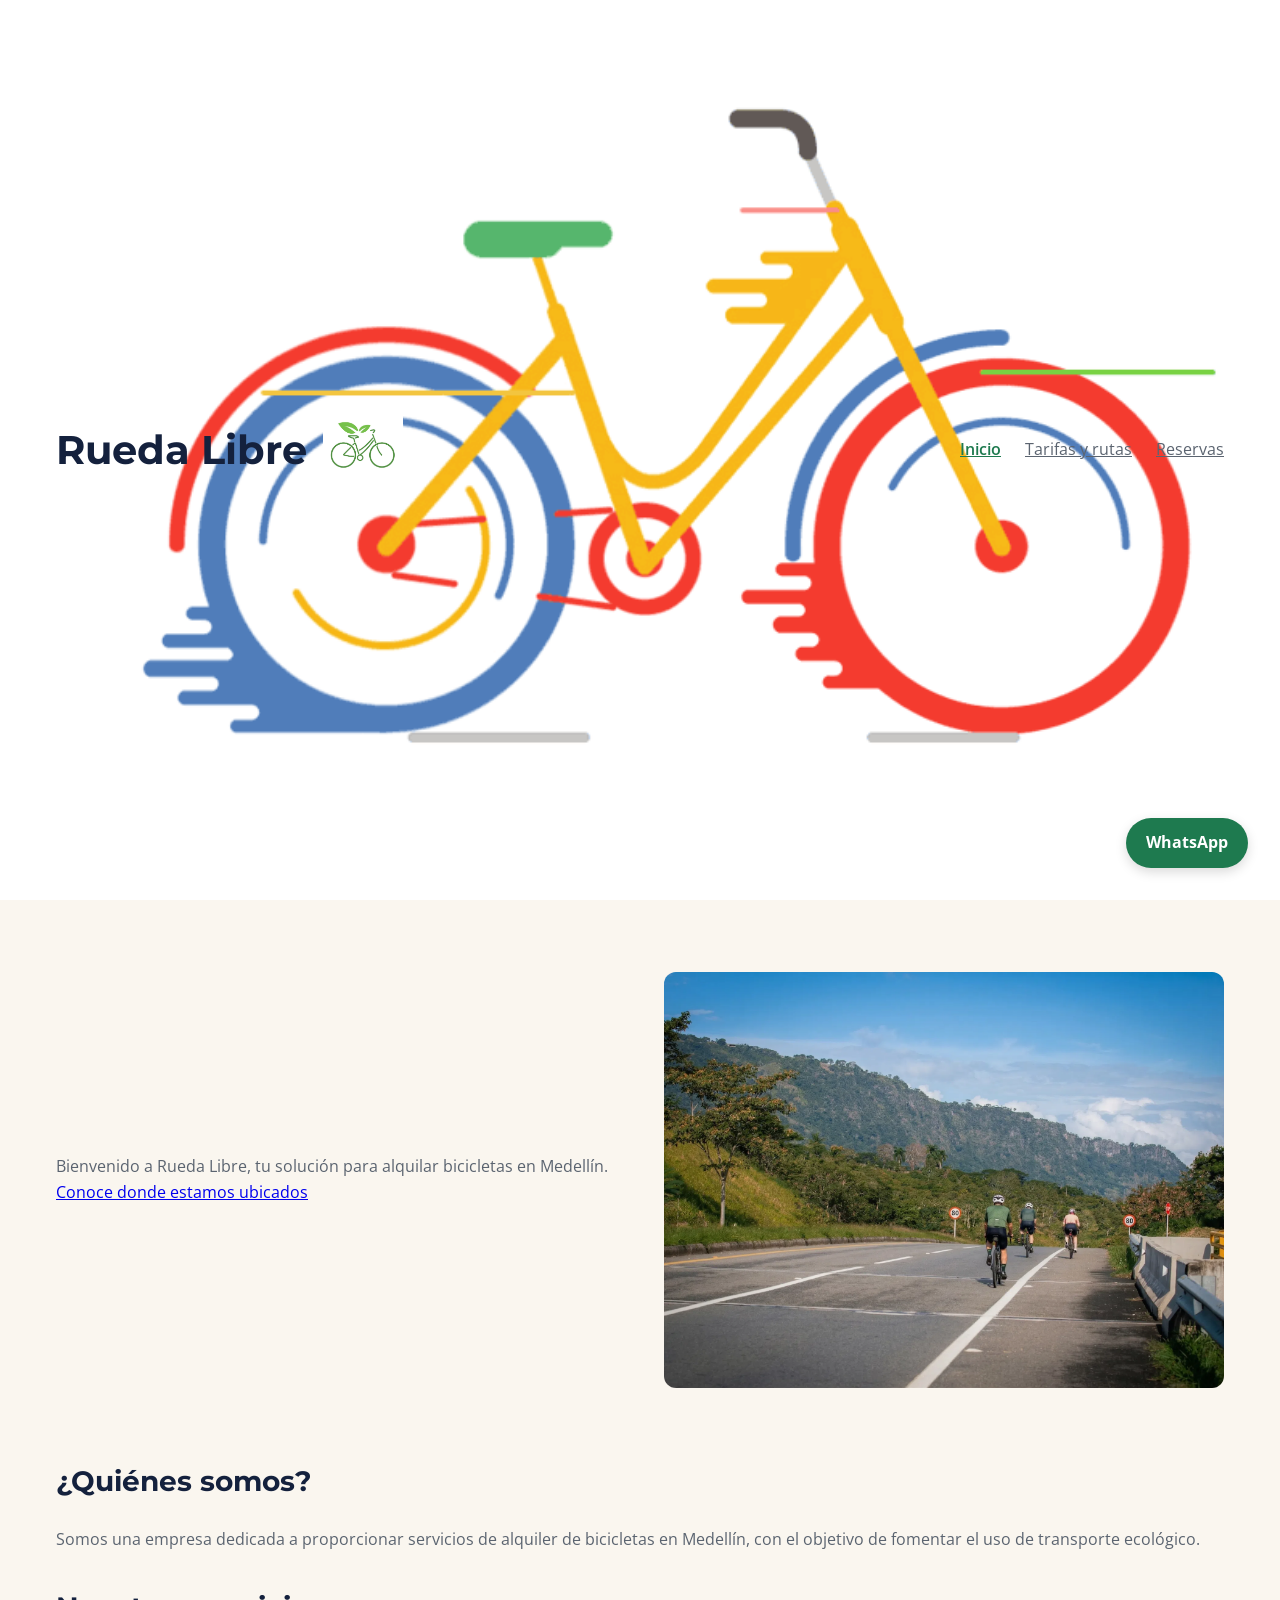
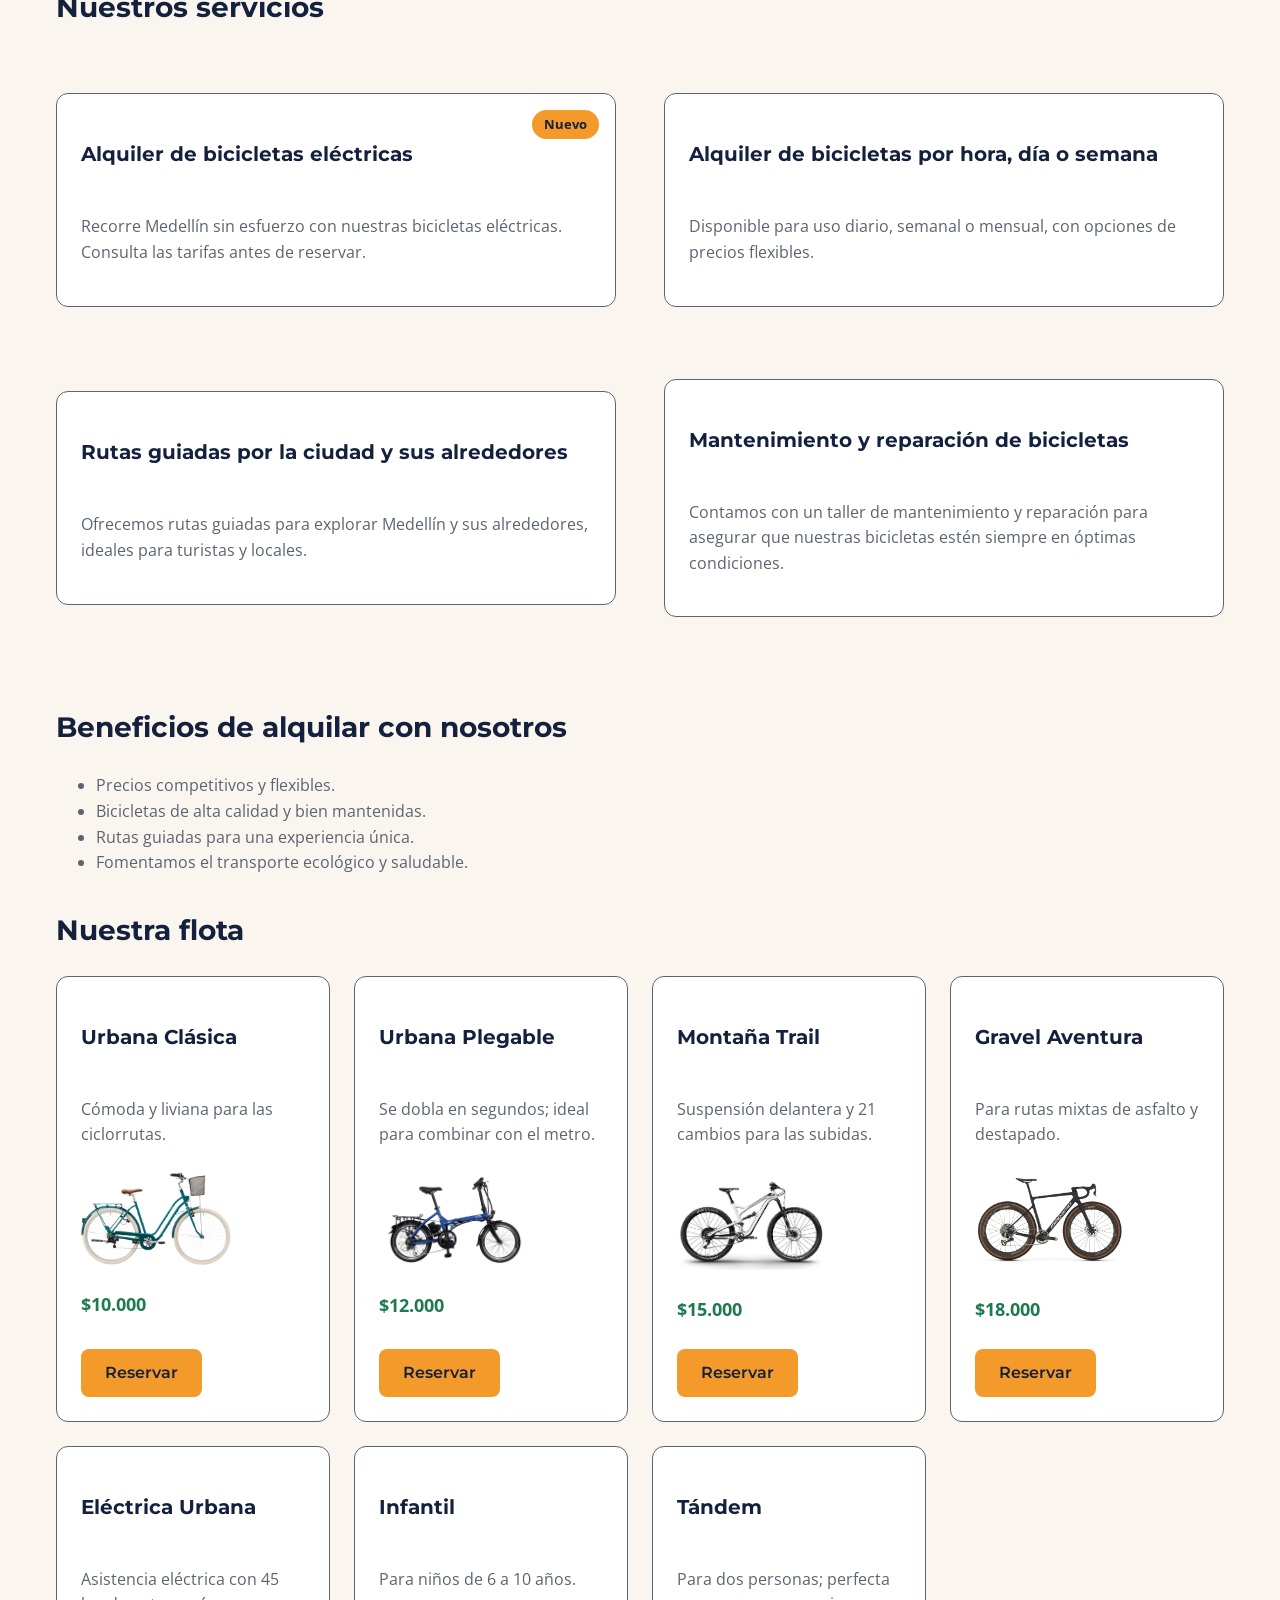
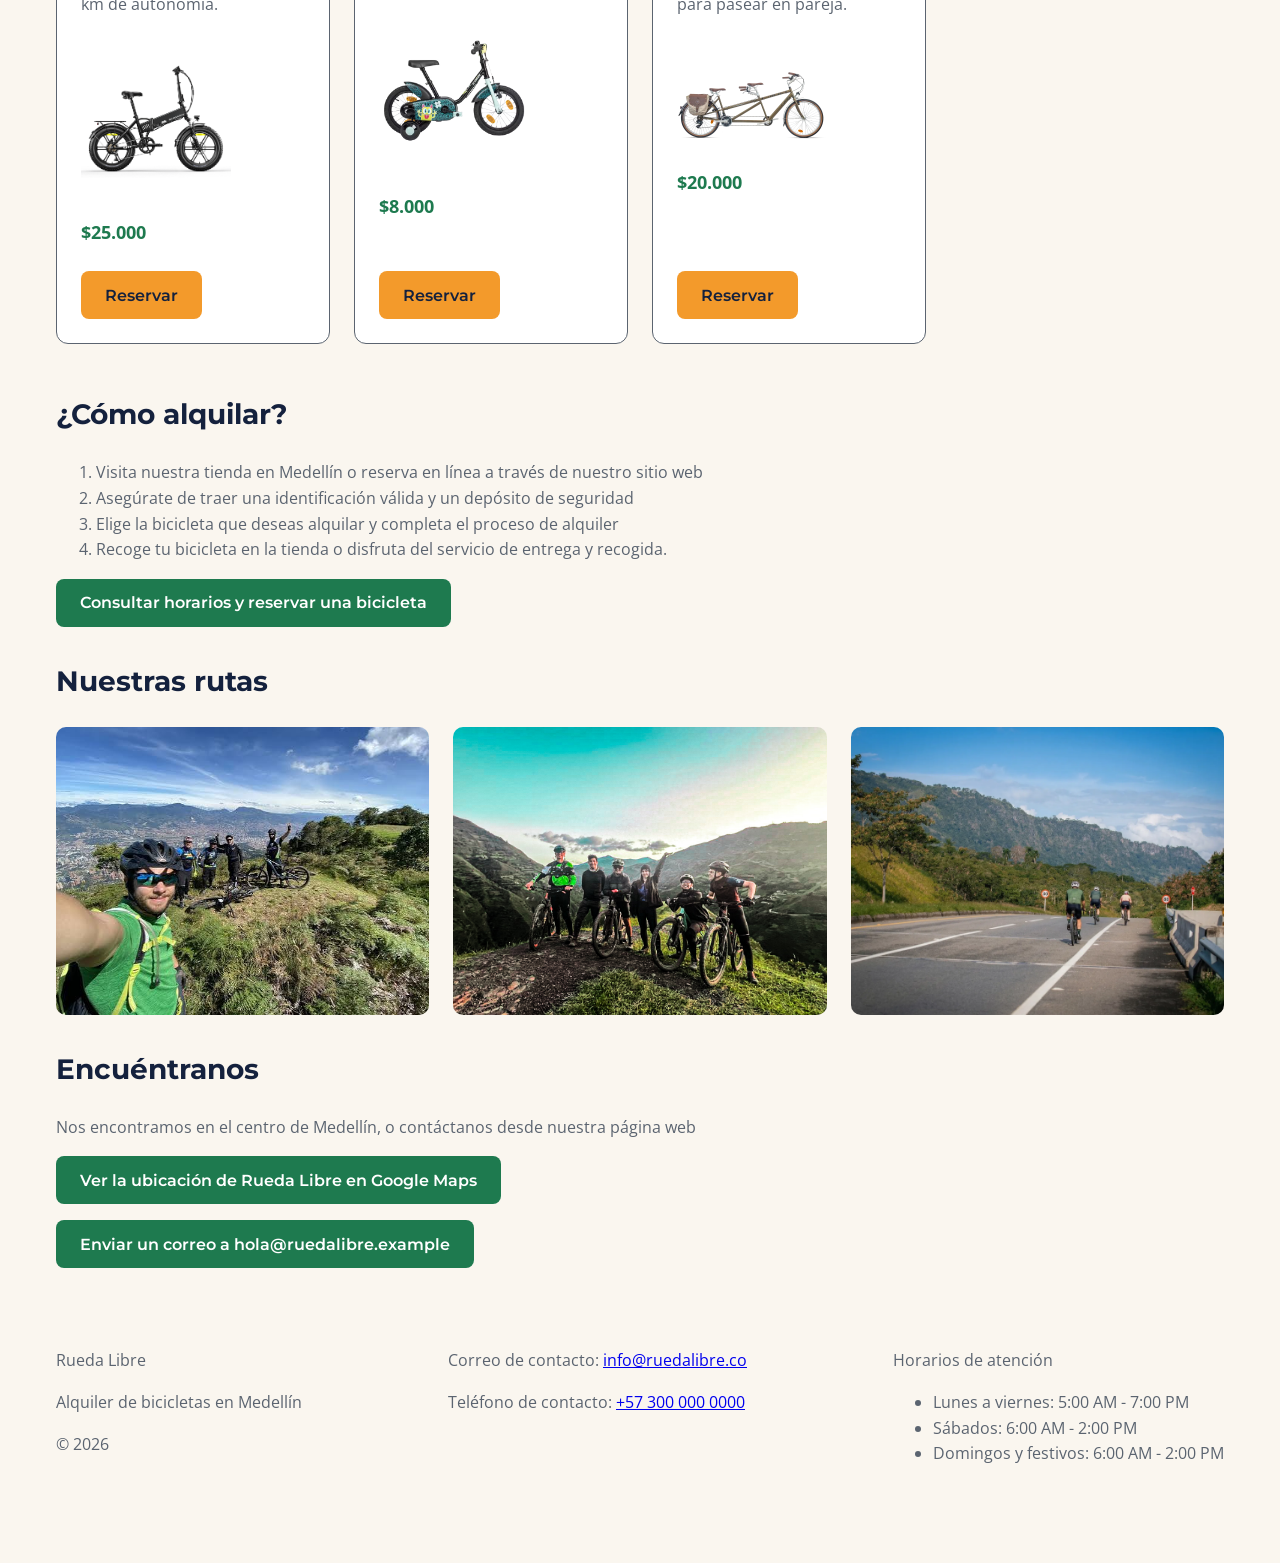
==== commit 12b2098f: "URL de la v1.5 publicada y styles.css organizado con enfoque mobile-first." ====
--- a/index.html
+++ b/index.html
@@ -39,7 +39,7 @@
             <p>Somos una empresa dedicada a proporcionar servicios de alquiler de bicicletas en Medellín, con el objetivo de fomentar el uso de transporte ecológico.</p>
         </section>
         <h2>Nuestros servicios</h2>
-        <section class="servicios">
+        <section class="portada">
             <article class="card">
                 <span class="nuevo">Nuevo</span>
                 <h3>Alquiler de bicicletas eléctricas</h3>
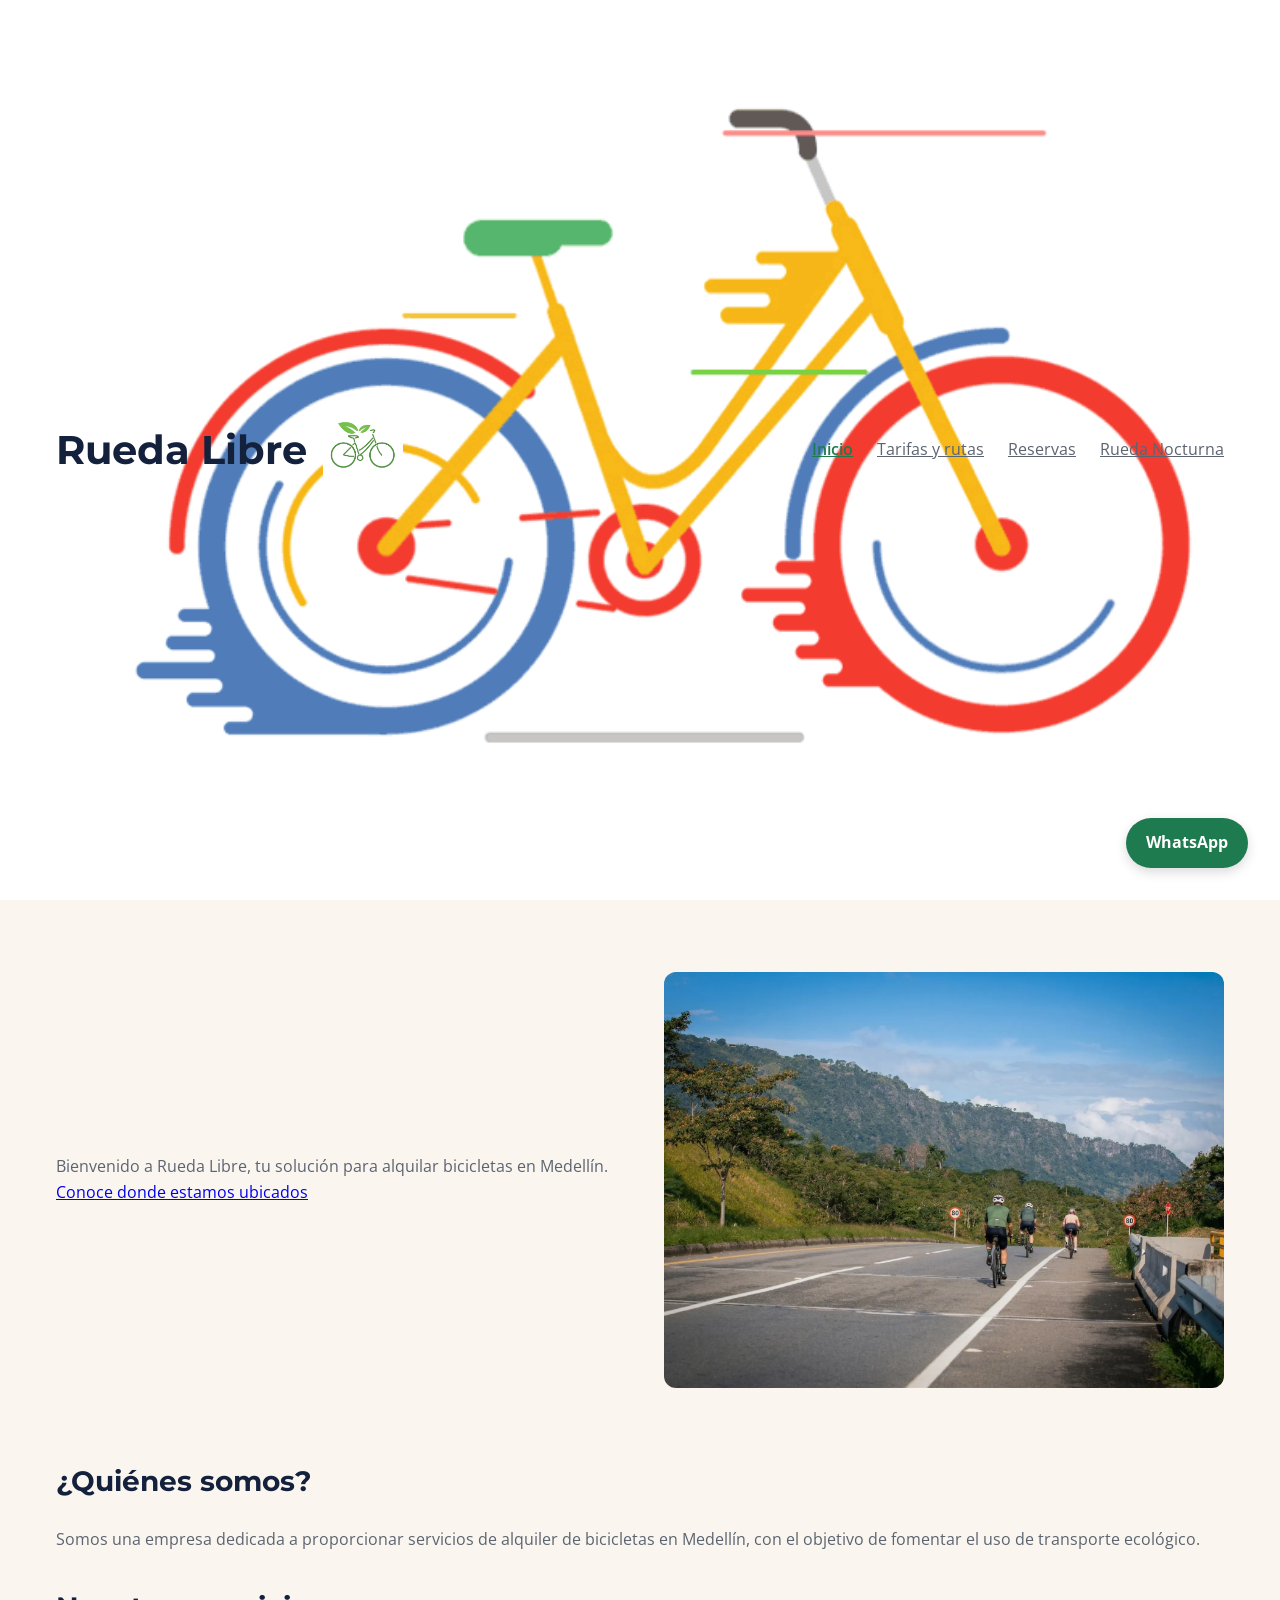
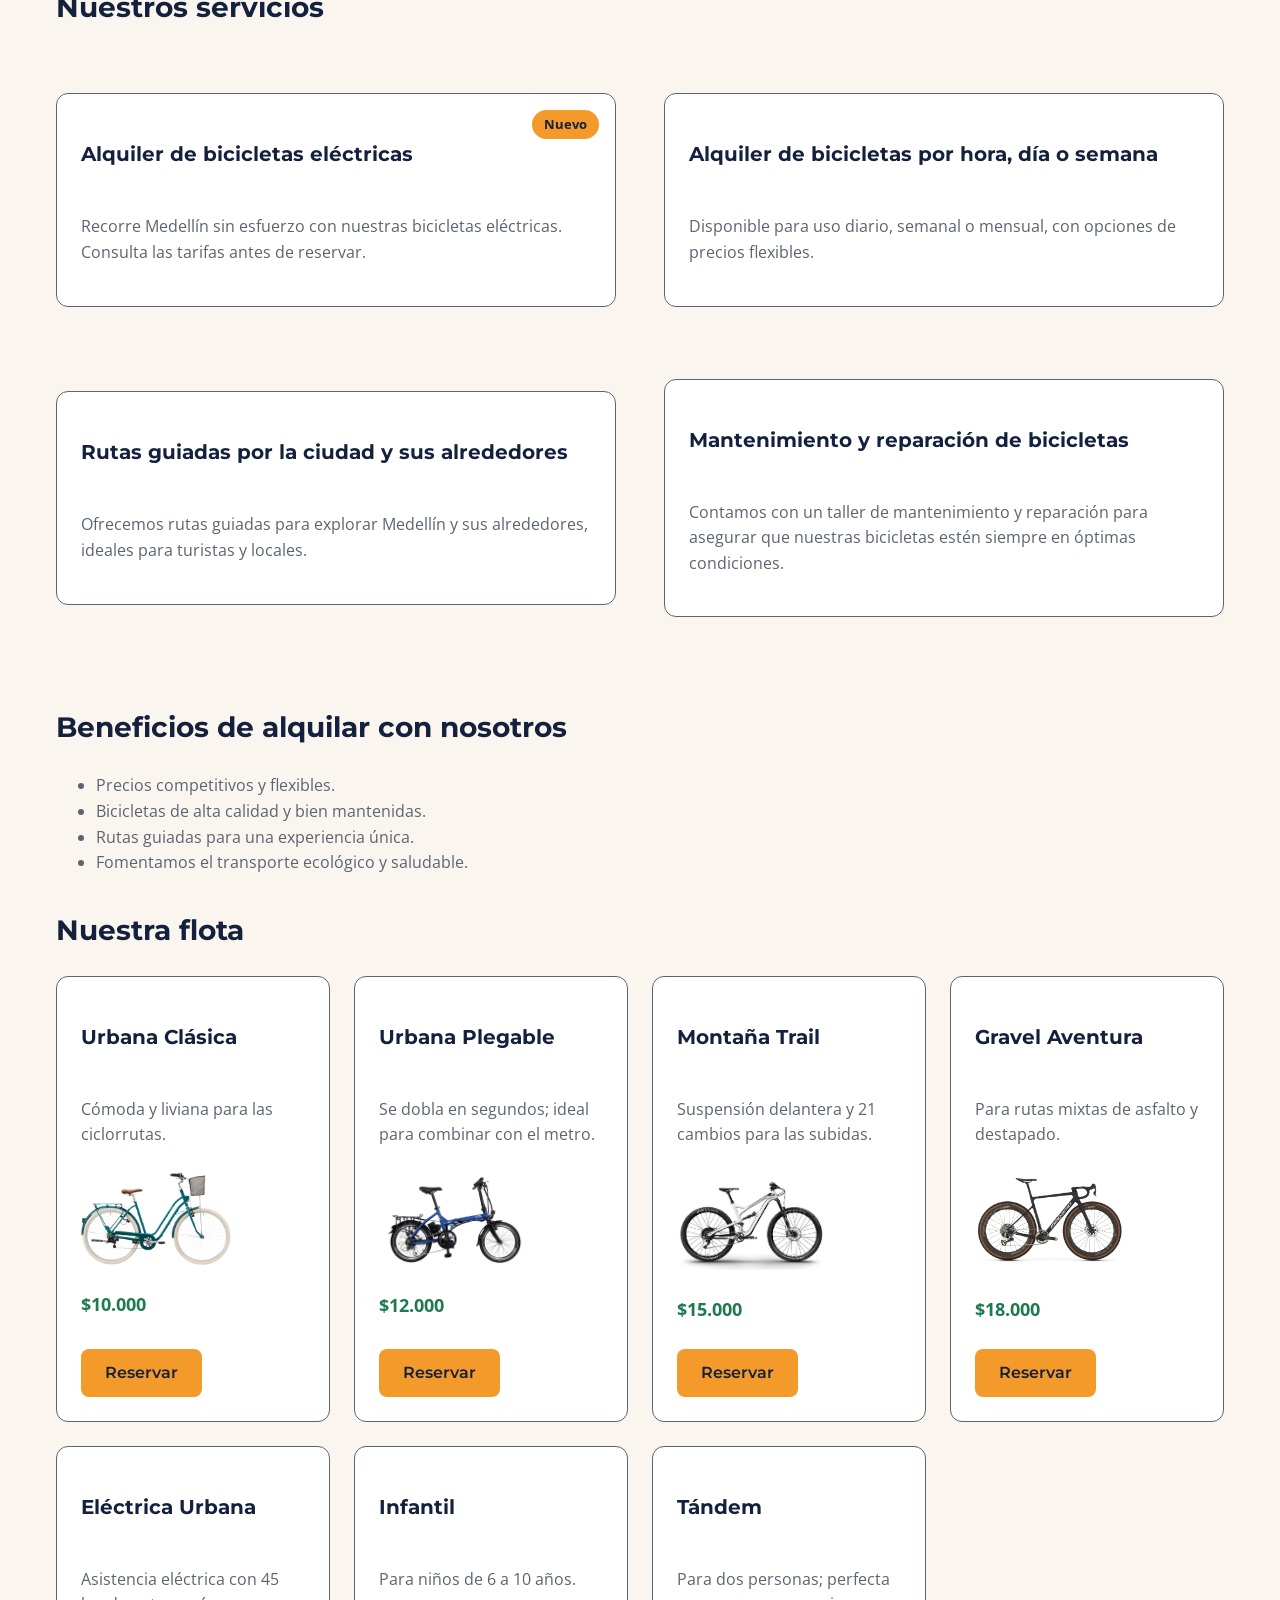
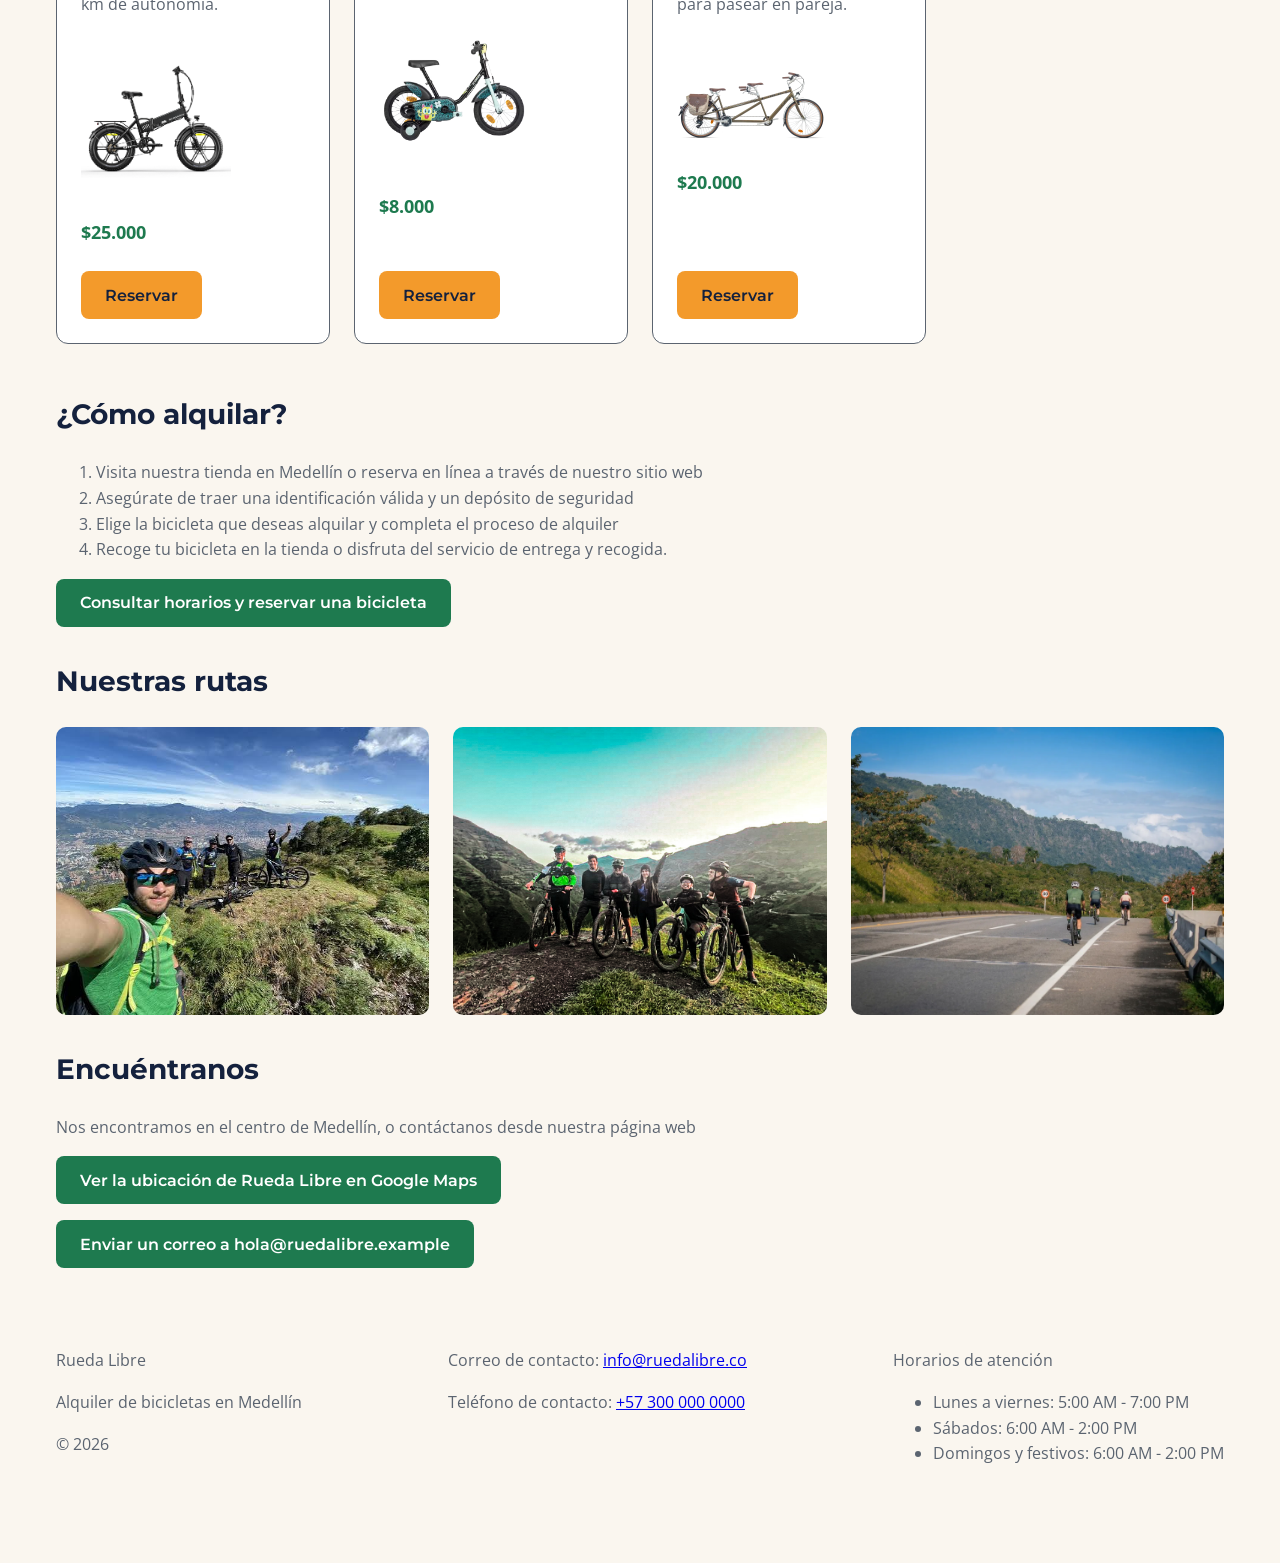
==== commit 77cc91df: "Sitio v2.0 y landing enlazados y publicados." ====
--- a/index.html
+++ b/index.html
@@ -20,6 +20,7 @@
             <li><a href="index.html" class="active">Inicio</a></li>
             <li><a href="paginas/tarifas.html">Tarifas y rutas</a></li>
             <li><a href="paginas/reservas.html">Reservas</a></li>
+            <li><a href="./nocturna/index.html">Rueda Nocturna</a></li>
         </ul>
     </nav>
 </header>
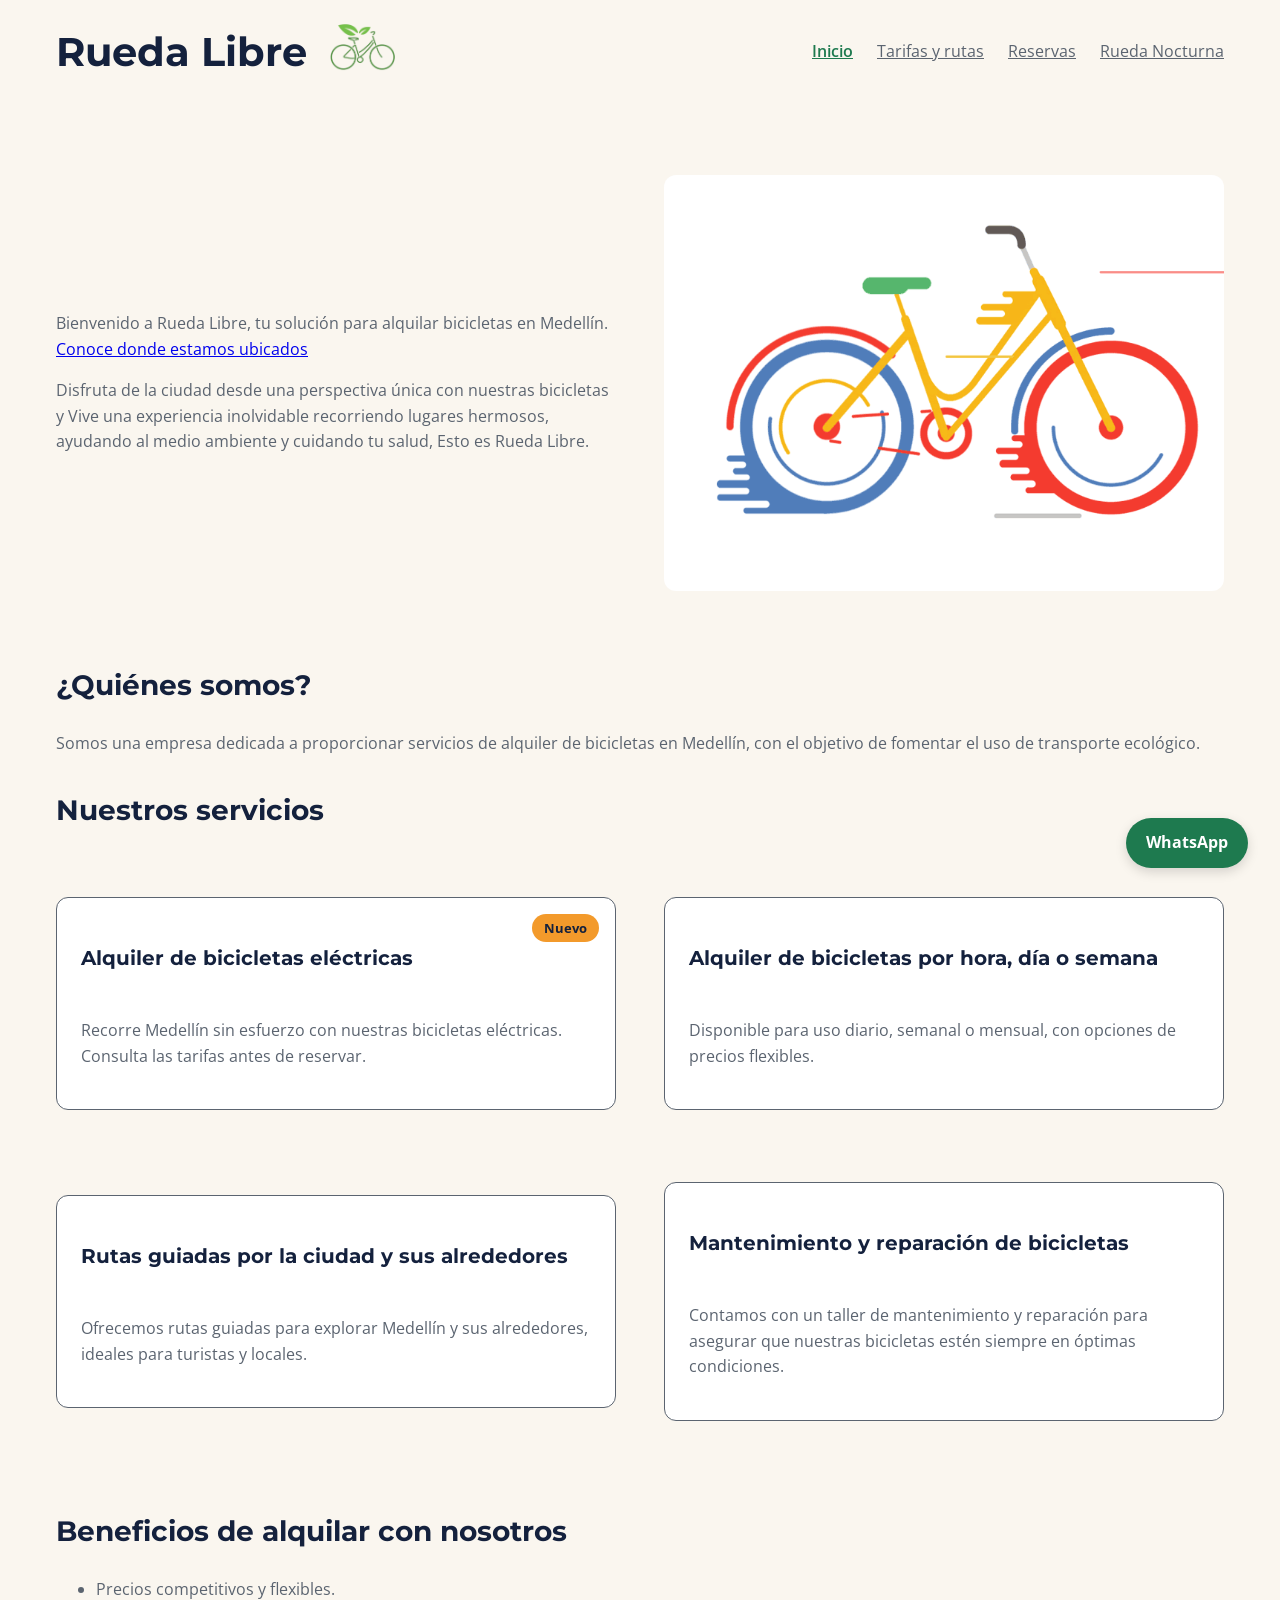
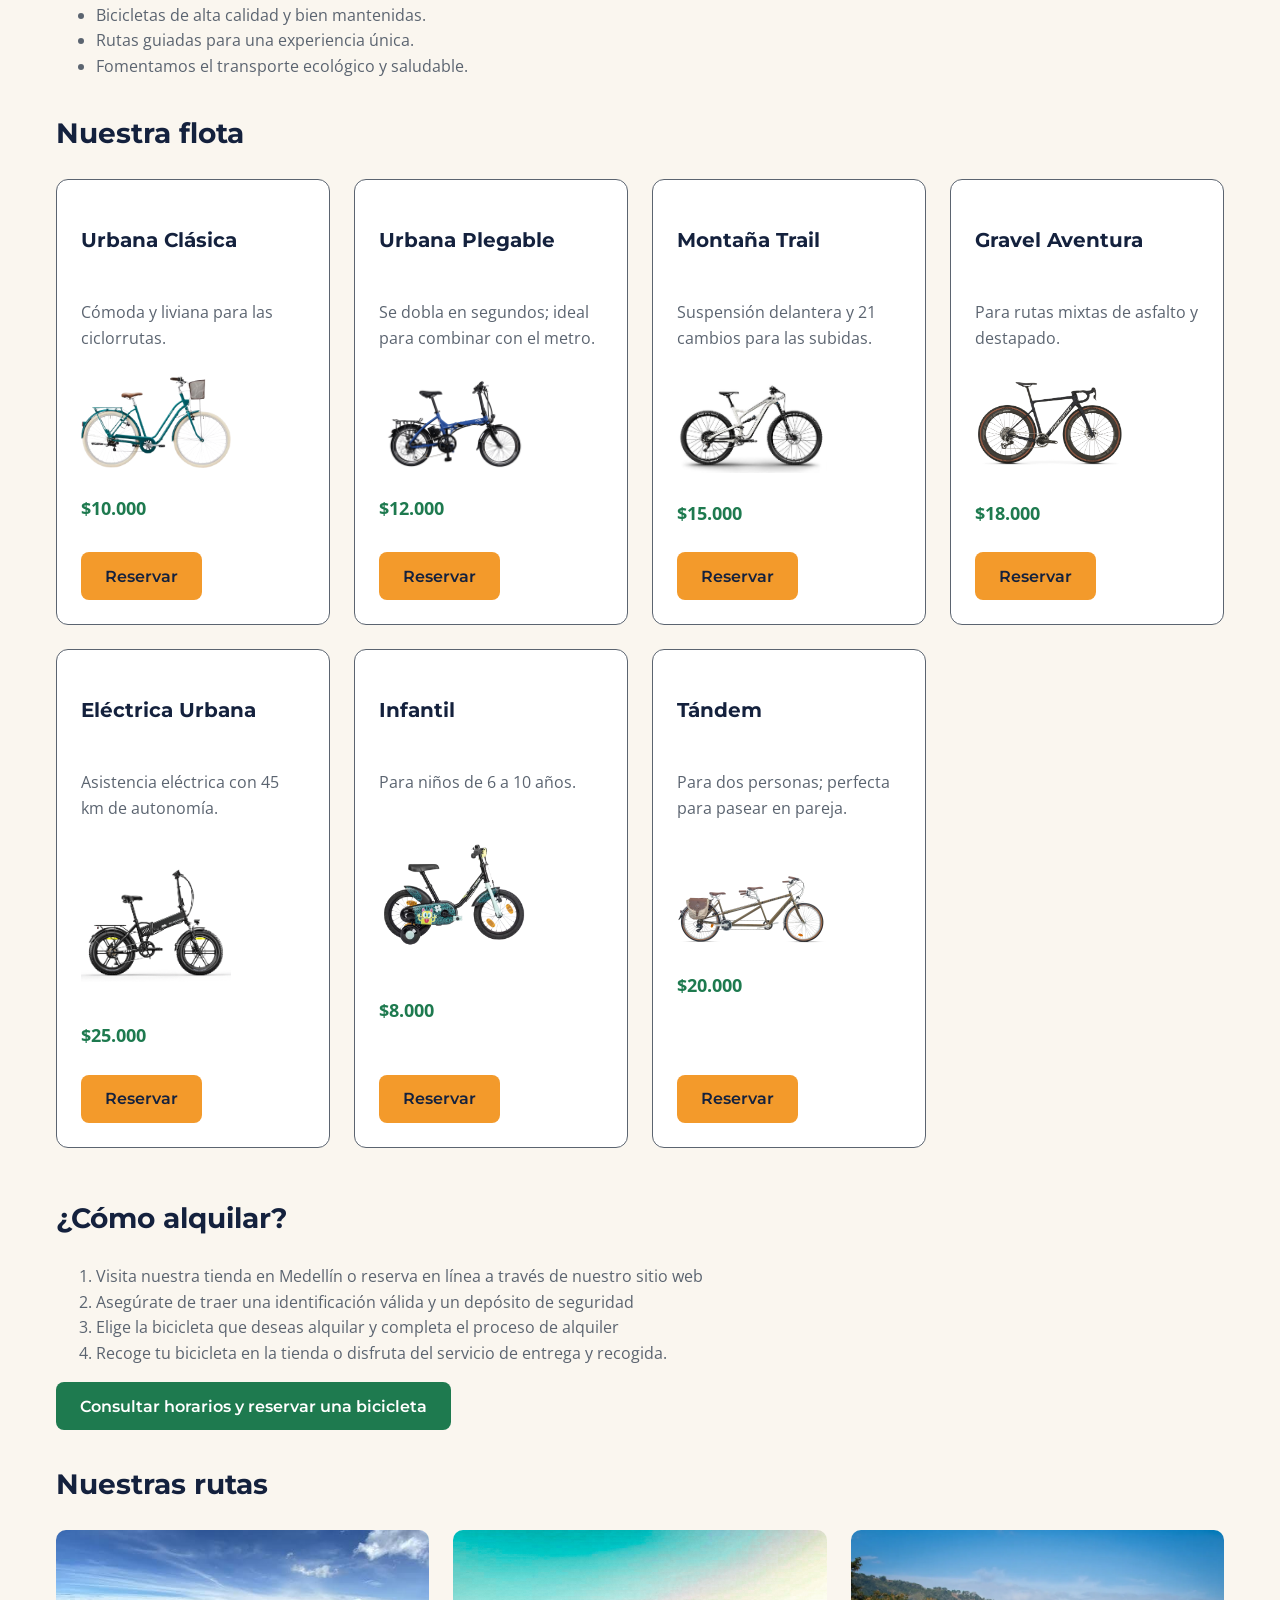
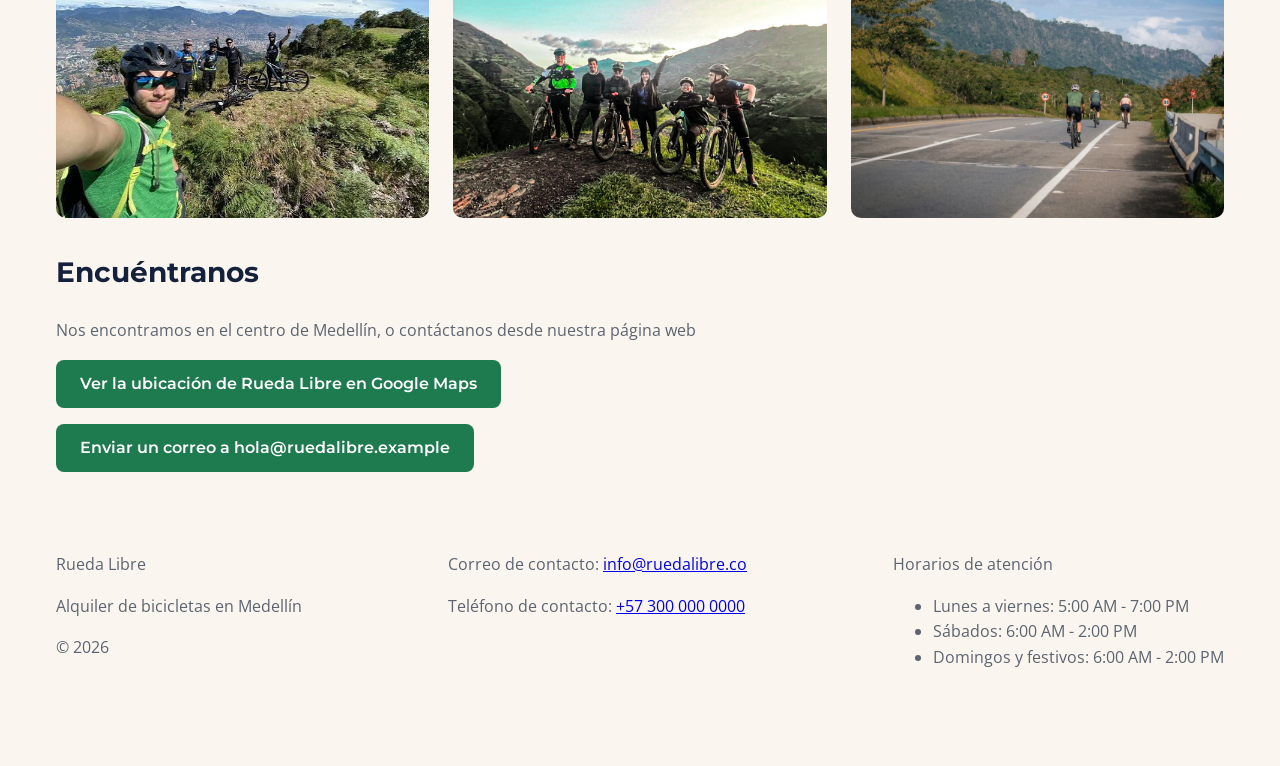
==== commit f6000e70: "actualizacion de las imagenes de Rueda libre y nocturna" ====
--- a/index.html
+++ b/index.html
@@ -10,10 +10,10 @@
     <link rel="stylesheet" href="css/style.css">
 </head>
 <body>
-    <header id="gif">
+    <header>
     <div class="logo">
         <h1>Rueda Libre</h1>
-        <a href="index.html"><img src="assets/img/logo.jpg" alt="Rueda Libre" width="80"></a>
+        <a href="index.html"><img src="assets/img/logo.png" alt="Rueda Libre" width="80"></a>
     </div>
     <nav>
         <ul id="menu">
@@ -31,8 +31,9 @@
                 <p>Bienvenido a Rueda Libre, tu solución para alquilar bicicletas en Medellín.
                 <a href="#encuentranos">Conoce donde estamos ubicados</a>
                 </p>
+                <p>Disfruta de la ciudad desde una perspectiva única con nuestras bicicletas y Vive una experiencia inolvidable recorriendo lugares hermosos, ayudando al medio ambiente y cuidando tu salud, Esto es Rueda Libre.</p>
             </div>
-            <img src="assets/img/road.jpg" alt="Grupo de ciclistas disfrutando de un recorrido">
+            <img src="assets/gif/bike.gif" alt="Grupo de ciclistas disfrutando de un recorrido">
         </section>
 
         <section>
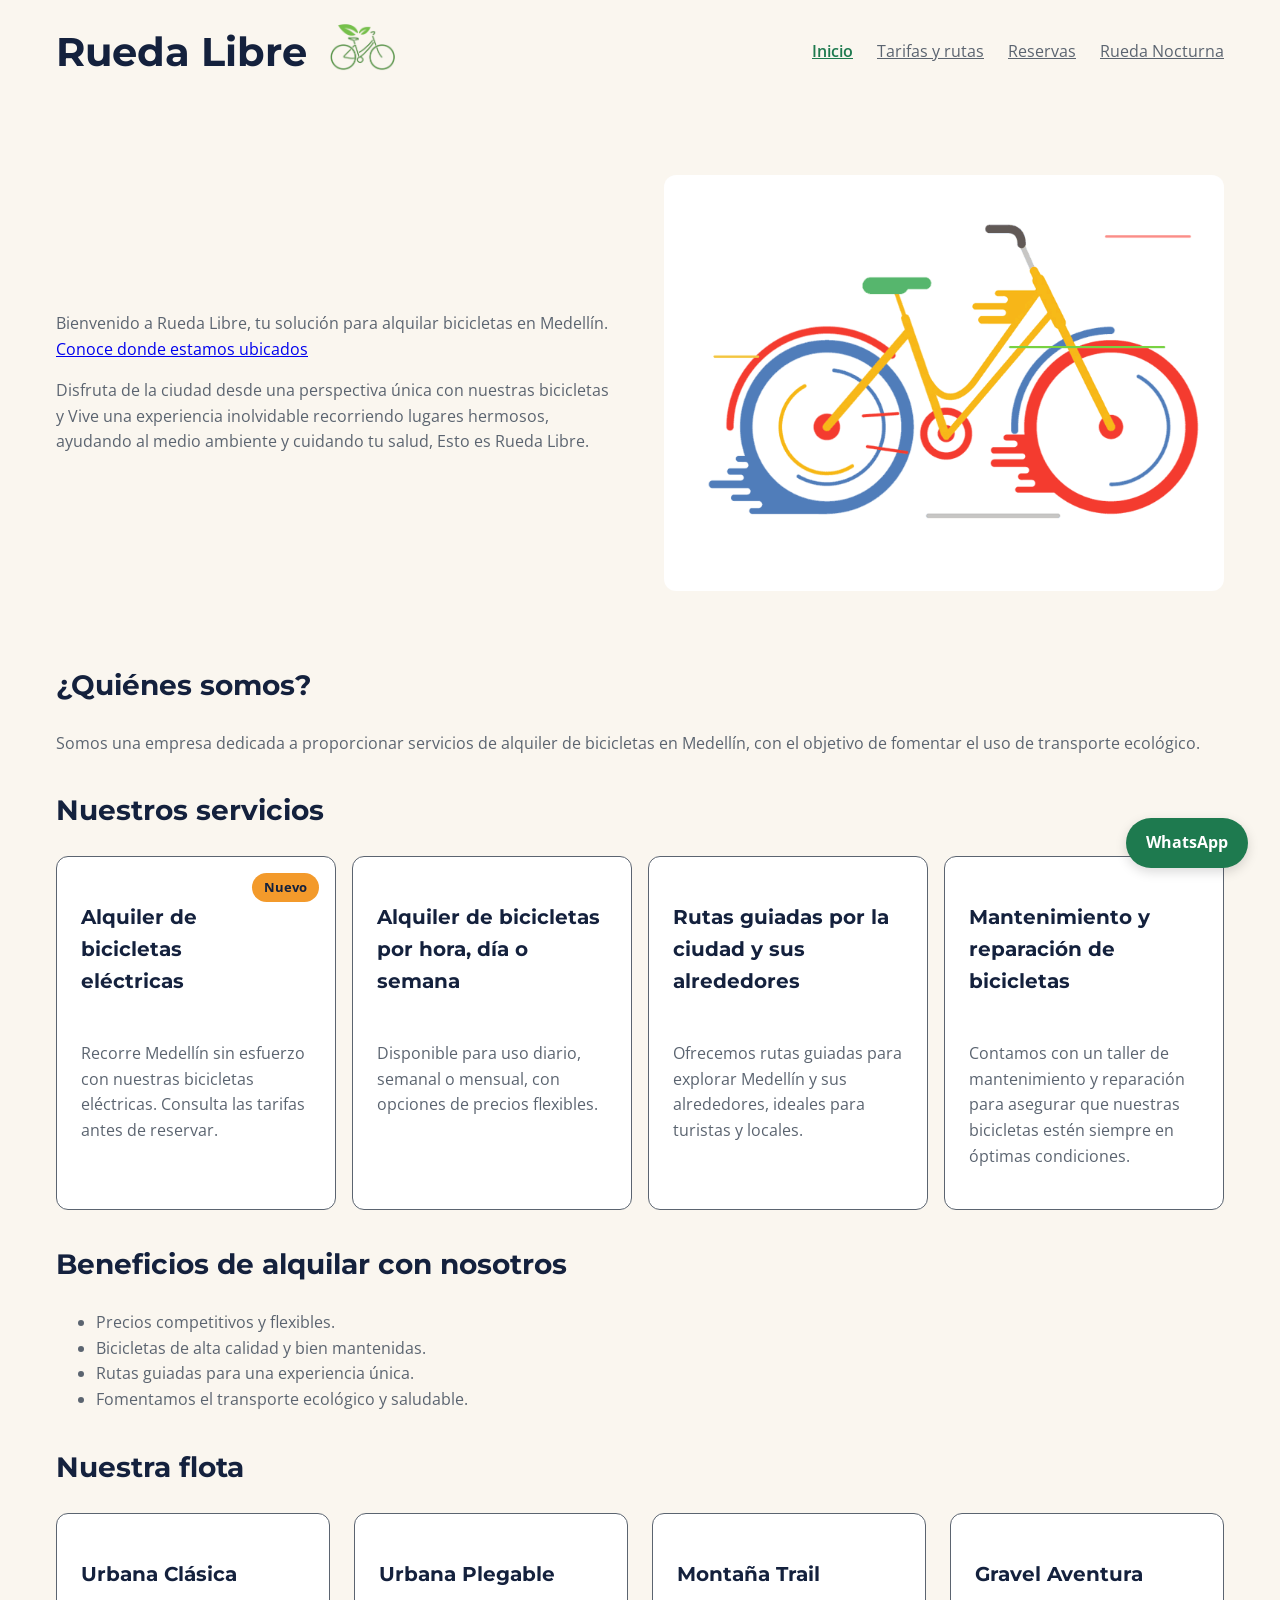
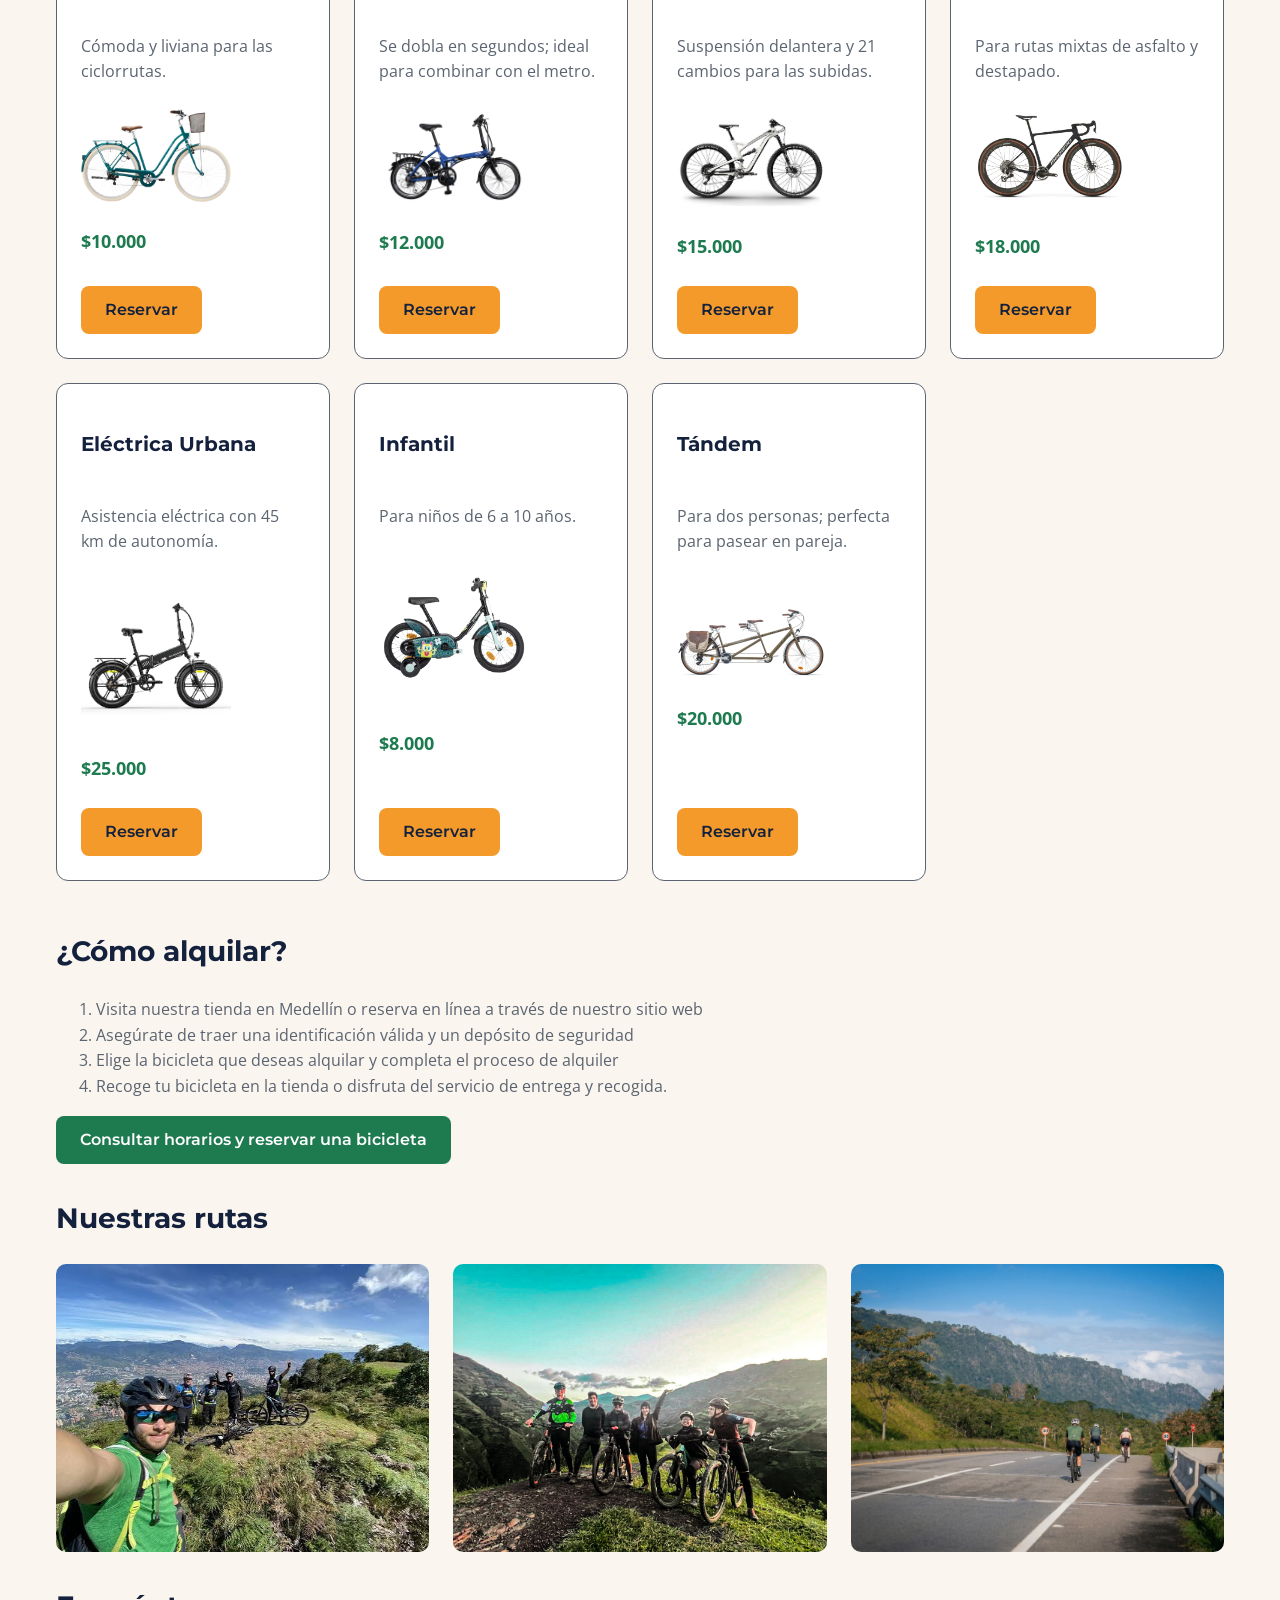
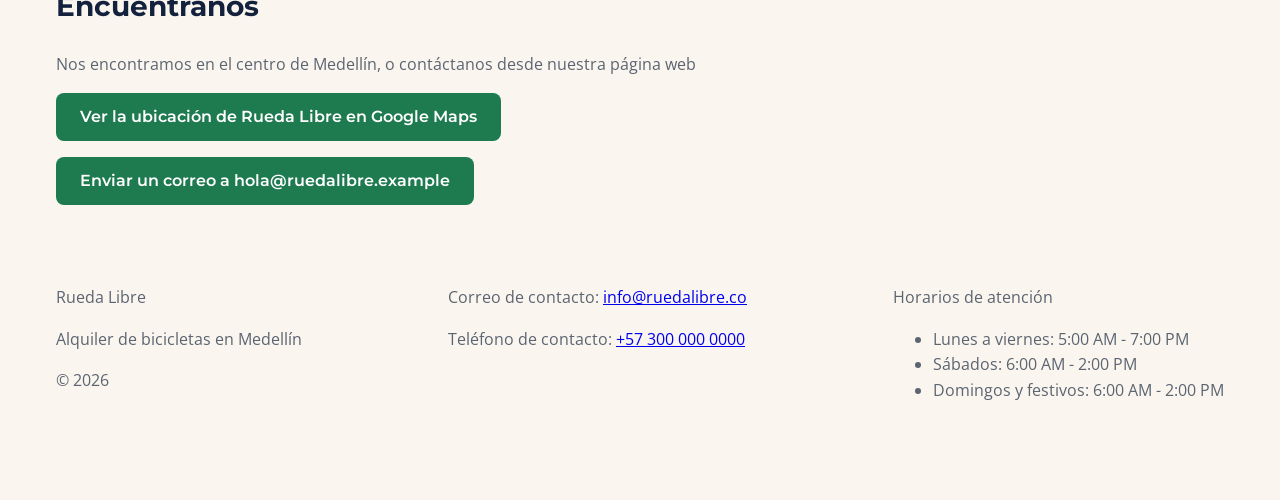
==== commit 54ff9047: "se corrigieron y completo rueda libre" ====
--- a/index.html
+++ b/index.html
@@ -4,30 +4,30 @@
     <meta charset="UTF-8">
     <meta name="viewport" content="width=device-width, initial-scale=1.0">
     <title>Rueda Libre | Alquiler de bicicletas en Medellín</title>
-        <link rel="preconnect" href="https://fonts.googleapis.com">
+    <link rel="preconnect" href="https://fonts.googleapis.com">
     <link rel="preconnect" href="https://fonts.gstatic.com" crossorigin>
-    <link href="https://fonts.googleapis.com/css2?family=Asar&family=Montserrat:ital,wght@0,100..900;1,100..900&family=Open+Sans:ital,wght@0,300..800;1,300..800&display=swap" rel="stylesheet">
+    <link href="https://fonts.googleapis.com/css2?family=Montserrat:ital,wght@0,100..900;1,100..900&family=Open+Sans:ital,wght@0,300..800;1,300..800&display=swap" rel="stylesheet">
     <link rel="stylesheet" href="css/style.css">
 </head>
 <body>
     <header>
-    <div class="logo">
-        <h1>Rueda Libre</h1>
-        <a href="index.html"><img src="assets/img/logo.png" alt="Rueda Libre" width="80"></a>
-    </div>
-    <nav>
-        <ul id="menu">
-            <li><a href="index.html" class="active">Inicio</a></li>
-            <li><a href="paginas/tarifas.html">Tarifas y rutas</a></li>
-            <li><a href="paginas/reservas.html">Reservas</a></li>
-            <li><a href="./nocturna/index.html">Rueda Nocturna</a></li>
-        </ul>
-    </nav>
-</header>
+        <div class="logo">
+            <h1>Rueda Libre</h1>
+            <a href="index.html"><img src="assets/img/logo.png" alt="Rueda Libre" width="80"></a>
+        </div>
+        <nav>
+            <ul id="menu">
+                <li><a href="index.html" class="active">Inicio</a></li>
+                <li><a href="paginas/tarifas.html">Tarifas y rutas</a></li>
+                <li><a href="paginas/reservas.html">Reservas</a></li>
+                <li><a href="./nocturna/index.html">Rueda Nocturna</a></li>
+            </ul>
+        </nav>
+    </header>
 
     <main>
-        <section class="portada">
-            <div class="portada-texto">
+        <section class="hero">
+            <div class="hero-text">
                 <p>Bienvenido a Rueda Libre, tu solución para alquilar bicicletas en Medellín.
                 <a href="#encuentranos">Conoce donde estamos ubicados</a>
                 </p>
@@ -40,25 +40,28 @@
             <h2>¿Quiénes somos?</h2>
             <p>Somos una empresa dedicada a proporcionar servicios de alquiler de bicicletas en Medellín, con el objetivo de fomentar el uso de transporte ecológico.</p>
         </section>
-        <h2>Nuestros servicios</h2>
-        <section class="portada">
-            <article class="card">
-                <span class="nuevo">Nuevo</span>
-                <h3>Alquiler de bicicletas eléctricas</h3>
-                <p>Recorre Medellín sin esfuerzo con nuestras bicicletas eléctricas. Consulta las tarifas antes de reservar.</p>
-            </article>
-            <article class="card">
-                <h3>Alquiler de bicicletas por hora, día o semana</h3>
-                <p>Disponible para uso diario, semanal o mensual, con opciones de precios flexibles.</p>
-            </article>
-            <article class="card">
-                <h3>Rutas guiadas por la ciudad y sus alrededores</h3>
-                <p>Ofrecemos rutas guiadas para explorar Medellín y sus alrededores, ideales para turistas y locales.</p>
-            </article>
-            <article class="card">
-                <h3>Mantenimiento y reparación de bicicletas</h3>
-                <p>Contamos con un taller de mantenimiento y reparación para asegurar que nuestras bicicletas estén siempre en óptimas condiciones.</p>
-            </article>
+
+        <section>
+            <h2>Nuestros servicios</h2>
+            <div class="services-grid">
+                <article class="card">
+                    <span class="badge-new">Nuevo</span>
+                    <h3>Alquiler de bicicletas eléctricas</h3>
+                    <p>Recorre Medellín sin esfuerzo con nuestras bicicletas eléctricas. Consulta las tarifas antes de reservar.</p>
+                </article>
+                <article class="card">
+                    <h3>Alquiler de bicicletas por hora, día o semana</h3>
+                    <p>Disponible para uso diario, semanal o mensual, con opciones de precios flexibles.</p>
+                </article>
+                <article class="card">
+                    <h3>Rutas guiadas por la ciudad y sus alrededores</h3>
+                    <p>Ofrecemos rutas guiadas para explorar Medellín y sus alrededores, ideales para turistas y locales.</p>
+                </article>
+                <article class="card">
+                    <h3>Mantenimiento y reparación de bicicletas</h3>
+                    <p>Contamos con un taller de mantenimiento y reparación para asegurar que nuestras bicicletas estén siempre en óptimas condiciones.</p>
+                </article>
+            </div>
         </section>
 
         <section>
@@ -72,59 +75,59 @@
         </section>
 
         <section>
-    <h2>Nuestra flota</h2>
-    <div class="bicis">
-        <article class="card">
-            <h3>Urbana Clásica</h3>
-            <p>Cómoda y liviana para las ciclorrutas.</p>
-            <img src="assets/img/bicis/urbana-clasica.png" alt="Bicicleta urbana clásica" width="150">
-            <p class="precio">$10.000</p>
-            <a href="paginas/reservas.html" class="boton1">Reservar</a>
-        </article>
-        <article class="card">
-            <h3>Urbana Plegable</h3>
-            <p>Se dobla en segundos; ideal para combinar con el metro.</p>
-            <img src="assets/img/bicis/urbana-plegable.png" alt="Bicicleta plegable" width="150">
-            <p class="precio">$12.000</p>
-            <a href="paginas/reservas.html" class="boton1">Reservar</a>
-        </article>
-        <article class="card">
-            <h3>Montaña Trail</h3>
-            <p>Suspensión delantera y 21 cambios para las subidas.</p>
-            <img src="assets/img/bicis/montana-trail.png" alt="Bicicleta de montaña" width="150">
-            <p class="precio">$15.000</p>
-            <a href="paginas/reservas.html" class="boton1">Reservar</a>
-        </article>
-        <article class="card">
-            <h3>Gravel Aventura</h3>
-            <p>Para rutas mixtas de asfalto y destapado.</p>
-            <img src="assets/img/bicis/gravel-aventura.png" alt="Bicicleta gravel" width="150">
-            <p class="precio">$18.000</p>
-            <a href="paginas/reservas.html" class="boton1">Reservar</a>
-        </article>
-        <article class="card">
-            <h3>Eléctrica Urbana</h3>
-            <p>Asistencia eléctrica con 45 km de autonomía.</p>
-            <img src="assets/img/bicis/electrica-urbana.png" alt="Bicicleta eléctrica" width="150">
-            <p class="precio">$25.000</p>
-            <a href="paginas/reservas.html" class="boton1">Reservar</a>
-        </article>
-        <article class="card">
-            <h3>Infantil</h3>
-            <p>Para niños de 6 a 10 años.</p>
-            <img src="assets/img/bicis/infantil.png" alt="Bicicleta infantil" width="150">
-            <p class="precio">$8.000</p>
-            <a href="paginas/reservas.html" class="boton1">Reservar</a>
-        </article>
-        <article class="card">
-            <h3>Tándem</h3>
-            <p>Para dos personas; perfecta para pasear en pareja.</p>
-            <img src="assets/img/bicis/tandem.png" alt="Bicicleta tándem" width="150">
-            <p class="precio">$20.000</p>
-            <a href="paginas/reservas.html" class="boton1">Reservar</a>
-        </article>
-    </div>
-</section>
+            <h2>Nuestra flota</h2>
+            <div class="bikes-grid">
+                <article class="card">
+                    <h3>Urbana Clásica</h3>
+                    <p>Cómoda y liviana para las ciclorrutas.</p>
+                    <img src="assets/img/bicis/urbana-clasica.png" alt="Bicicleta urbana clásica" width="150">
+                    <p class="price">$10.000</p>
+                    <a href="paginas/reservas.html" class="btn-secondary">Reservar</a>
+                </article>
+                <article class="card">
+                    <h3>Urbana Plegable</h3>
+                    <p>Se dobla en segundos; ideal para combinar con el metro.</p>
+                    <img src="assets/img/bicis/urbana-plegable.png" alt="Bicicleta plegable" width="150">
+                    <p class="price">$12.000</p>
+                    <a href="paginas/reservas.html" class="btn-secondary">Reservar</a>
+                </article>
+                <article class="card">
+                    <h3>Montaña Trail</h3>
+                    <p>Suspensión delantera y 21 cambios para las subidas.</p>
+                    <img src="assets/img/bicis/montana-trail.png" alt="Bicicleta de montaña" width="150">
+                    <p class="price">$15.000</p>
+                    <a href="paginas/reservas.html" class="btn-secondary">Reservar</a>
+                </article>
+                <article class="card">
+                    <h3>Gravel Aventura</h3>
+                    <p>Para rutas mixtas de asfalto y destapado.</p>
+                    <img src="assets/img/bicis/gravel-aventura.png" alt="Bicicleta gravel" width="150">
+                    <p class="price">$18.000</p>
+                    <a href="paginas/reservas.html" class="btn-secondary">Reservar</a>
+                </article>
+                <article class="card">
+                    <h3>Eléctrica Urbana</h3>
+                    <p>Asistencia eléctrica con 45 km de autonomía.</p>
+                    <img src="assets/img/bicis/electrica-urbana.png" alt="Bicicleta eléctrica" width="150">
+                    <p class="price">$25.000</p>
+                    <a href="paginas/reservas.html" class="btn-secondary">Reservar</a>
+                </article>
+                <article class="card">
+                    <h3>Infantil</h3>
+                    <p>Para niños de 6 a 10 años.</p>
+                    <img src="assets/img/bicis/infantil.png" alt="Bicicleta infantil" width="150">
+                    <p class="price">$8.000</p>
+                    <a href="paginas/reservas.html" class="btn-secondary">Reservar</a>
+                </article>
+                <article class="card">
+                    <h3>Tándem</h3>
+                    <p>Para dos personas; perfecta para pasear en pareja.</p>
+                    <img src="assets/img/bicis/tandem.png" alt="Bicicleta tándem" width="150">
+                    <p class="price">$20.000</p>
+                    <a href="paginas/reservas.html" class="btn-secondary">Reservar</a>
+                </article>
+            </div>
+        </section>
 
         <section>
             <h2>¿Cómo alquilar?</h2>
@@ -134,12 +137,12 @@
                 <li>Elige la bicicleta que deseas alquilar y completa el proceso de alquiler</li>
                 <li>Recoge tu bicicleta en la tienda o disfruta del servicio de entrega y recogida.</li>
             </ol>
-            <p><a href="paginas/reservas.html" class="boton">Consultar horarios y reservar una bicicleta</a></p>
+            <p><a href="paginas/reservas.html" class="btn-primary">Consultar horarios y reservar una bicicleta</a></p>
         </section>
 
         <section>
             <h2>Nuestras rutas</h2>
-            <div class="galeria-rutas">
+            <div class="routes-gallery">
                 <img src="assets/img/ruta1.jpg" alt="Silueta de una persona montando bicicleta">
                 <img src="assets/img/ruta.jpg" alt="Ciclista de Rueda Libre">
                 <img src="assets/img/road.jpg" alt="Grupo de ciclistas disfrutando de un recorrido">
@@ -149,24 +152,22 @@
         <section id="encuentranos">
             <h2>Encuéntranos</h2>
             <p>Nos encontramos en el centro de Medellín, o contáctanos desde nuestra página web</p>
-            <p><a href="https://maps.app.goo.gl/39smMRAee4DwYD9FA" class="boton">Ver la ubicación de Rueda Libre en Google Maps</a></p>
-            <p><a href="mailto:hola@ruedalibre.example" class="boton">Enviar un correo a hola@ruedalibre.example</a></p>
+            <p><a href="https://maps.app.goo.gl/39smMRAee4DwYD9FA" class="btn-primary">Ver la ubicación de Rueda Libre en Google Maps</a></p>
+            <p><a href="mailto:hola@ruedalibre.example" class="btn-primary">Enviar un correo a hola@ruedalibre.example</a></p>
         </section>
-        <a href="https://wa.me/573000000000" class="wspp" target="_blank" rel="noopener">WhatsApp</a>
+        <a href="https://wa.me/573000000000" class="whatsapp-float" target="_blank" rel="noopener">WhatsApp</a>
     </main>
 
     <footer>
         <div>
             <p>Rueda Libre</p>
             <p>Alquiler de bicicletas en Medellín</p>
-                    <p>&copy; 2026</p>
+            <p>&copy; 2026</p>
         </div>
-
         <div>
             <p>Correo de contacto: <a href="mailto:info@ruedalibre.co">info@ruedalibre.co</a></p>
-                      <p>Teléfono de contacto: <a href="tel:+573000000000">+57 300 000 0000</a></p>
+            <p>Teléfono de contacto: <a href="tel:+573000000000">+57 300 000 0000</a></p>
         </div>
-
         <div>
             <p>Horarios de atención</p>
             <ul>
@@ -177,4 +178,4 @@
         </div>
     </footer>
 </body>
-</html>
+</html>
--- a/css/style.css
+++ b/css/style.css
@@ -1,17 +1,19 @@
+   /*Configuraciones de global */
 :root {
-  --verde-ruta-botones-enlaces: #1E7A4F;
-  --naranja-pedal-destacados-botones-secundarios: #F39A2B;
-  --azul-noche-titulos-encabezados: #14213D;
-  --crema-fondo-general: #FAF6EF;
-  --gris-asfalto-texto-secundario-sobre-el-fondo-crema: #5B6470;
-  --fuente-titulos: "Montserrat", sans-serif;
-  --fuente-texto: "Open Sans", sans-serif;
-  --espacio-pq: 0.5rem;
-  --espacio-md: 1rem;
-  --espacio-gd: 3rem;
-  --margen-lateral: max(1rem, calc((100% - 1200px) / 2 + 1rem));
-}
-
+  --color-primary: #1E7A4F;
+  --color-accent: #F39A2B;
+  --color-heading: #14213D;
+  --color-bg: #FAF6EF;
+  --color-text-muted: #5B6470;
+  
+  --font-titles: "Montserrat", sans-serif;
+  --font-text: "Open Sans", sans-serif;
+  
+  --spacing-sm: 0.5rem;
+  --spacing-md: 1rem;
+  --spacing-lg: 3rem;
+  --margin-lateral: max(1rem, calc((100% - 1200px) / 2 + 1rem));
+}
 
 * {
   box-sizing: border-box;
@@ -19,12 +21,13 @@
 
 body {
   margin: 0;
-  font-family: var(--fuente-texto);
+  font-family: var(--font-text);
   line-height: 1.6;
-  background-color: var(--crema-fondo-general);
-  color: var(--gris-asfalto-texto-secundario-sobre-el-fondo-crema);
-}
-
+  background-color: var(--color-bg);
+  color: var(--color-text-muted);
+}
+
+/*Elementos base y tipografia del body */
 img {
   max-width: 100%;
   height: auto;
@@ -35,8 +38,8 @@
 }
 
 h1, h2, h3, h4, h5, h6 {
-  font-family: var(--fuente-titulos);
-  color: var(--azul-noche-titulos-encabezados);
+  font-family: var(--font-titles);
+  color: var(--color-heading);
 }
 
 h1 { font-size: 1.75rem; }
@@ -53,20 +56,15 @@
   margin: 2rem 0;
 }
 
+/*Header y navegacion*/
 header {
   display: flex;
   flex-direction: column;
   align-items: center;
   justify-content: center;
   gap: 1rem;
-  padding: 1rem var(--margen-lateral);
+  padding: 1rem var(--margin-lateral);
   text-align: center;
-}
-
-#gif {
-  min-height: 60vh;
-  background: url("../assets/gif/bike.gif") no-repeat center center;
-  background-size: cover;
 }
 
 .logo {
@@ -94,21 +92,21 @@
 #menu a {
   display: inline-block;
   padding: 0.5rem 0;
-  color: var(--gris-asfalto-texto-secundario-sobre-el-fondo-crema);
-}
-
-.activo,
+  color: var(--color-text-muted);
+}
+
 #menu a.active {
-  color: var(--verde-ruta-botones-enlaces);
+  color: var(--color-primary);
   font-weight: 600;
 }
 
 #menu a:hover,
 #menu a:focus-visible {
-  color: var(--naranja-pedal-destacados-botones-secundarios);
-}
-
-.portada {
+  color: var(--color-accent);
+}
+
+/*layouts y secciones principales*/
+.hero {
   display: grid;
   grid-template-columns: minmax(0, 1fr);
   align-items: center;
@@ -116,43 +114,44 @@
   padding: 1rem 0;
 }
 
-.portada-texto {
+.hero-text {
   max-width: 38rem;
 }
 
-.portada img {
+.hero img {
   width: 100%;
   height: 14rem;
   object-fit: cover;
   border-radius: 12px;
 }
 
-.servicios {
+.services-grid {
   display: grid;
   grid-template-columns: minmax(0, 1fr);
   gap: 1rem;
 }
 
-.galeria-rutas {
+.routes-gallery {
   display: grid;
   grid-template-columns: minmax(0, 1fr);
   gap: 1rem;
 }
 
-.galeria-rutas img {
+.routes-gallery img {
   width: 100%;
   height: 12rem;
   object-fit: cover;
   border-radius: 10px;
 }
 
-.bicis {
+.bikes-grid {
   display: grid;
   grid-template-columns: repeat(auto-fit, minmax(min(250px, 100%), 1fr));
   gap: 1.5rem;
   margin-bottom: 3rem;
 }
 
+/*componentes,botones y card*/
 .card {
   position: relative;
   display: flex;
@@ -161,12 +160,12 @@
   margin-bottom: 1.5rem;
   padding: 1.25rem;
   background-color: white;
-  border: 1px solid var(--gris-asfalto-texto-secundario-sobre-el-fondo-crema);
+  border: 1px solid var(--color-text-muted);
   border-radius: 12px;
 }
 
-.servicios .card,
-.bicis .card {
+.services-grid .card,
+.bikes-grid .card {
   margin-bottom: 0;
 }
 
@@ -175,35 +174,35 @@
   align-self: flex-start;
 }
 
-.precio {
-  color: var(--verde-ruta-botones-enlaces);
+.price {
+  color: var(--color-primary);
   font-weight: 700;
   font-size: 1.1rem;
 }
 
-.nuevo {
+.badge-new {
   position: absolute;
   top: 1rem;
   right: 1rem;
   padding: 0.25rem 0.75rem;
-  background-color: var(--naranja-pedal-destacados-botones-secundarios);
-  color: var(--azul-noche-titulos-encabezados);
+  background-color: var(--color-accent);
+  color: var(--color-heading);
   font-size: 0.8rem;
   font-weight: 700;
   border-radius: 999px;
 }
 
-.nuevo + h3 {
+.badge-new + h3 {
   padding-right: 4.5rem;
 }
 
-.boton,
-.boton1 {
+.btn-primary,
+.btn-secondary {
   display: inline-block;
   padding: 0.7rem 1.5rem;
   border: 0;
   border-radius: 8px;
-  font-family: var(--fuente-titulos);
+  font-family: var(--font-titles);
   font-size: 1rem;
   font-weight: 600;
   text-align: center;
@@ -212,32 +211,33 @@
   transition: background-color 0.2s ease, transform 0.15s ease;
 }
 
-.boton {
-  background-color: var(--verde-ruta-botones-enlaces);
+.btn-primary {
+  background-color: var(--color-primary);
   color: #ffffff;
 }
 
-.boton1 {
-  background-color: var(--naranja-pedal-destacados-botones-secundarios);
-  color: var(--azul-noche-titulos-encabezados);
-}
-
-.boton:hover {
+.btn-secondary {
+  background-color: var(--color-accent);
+  color: var(--color-heading);
+}
+
+.btn-primary:hover {
   background-color: #155838;
   transform: translateY(-2px);
 }
 
-.boton1:hover {
+.btn-secondary:hover {
   background-color: #e58b1b;
   transform: translateY(-2px);
 }
 
-.boton:focus-visible,
-.boton1:focus-visible {
-  outline: 3px solid var(--azul-noche-titulos-encabezados);
+.btn-primary:focus-visible,
+.btn-secondary:focus-visible {
+  outline: 3px solid var(--color-heading);
   outline-offset: 3px;
 }
 
+/*tablas y formularios*/
 table {
   width: 100%;
   margin-bottom: 2rem;
@@ -248,13 +248,13 @@
 th,
 td {
   padding: 0.4rem 0.3rem;
-  border: 1px solid var(--gris-asfalto-texto-secundario-sobre-el-fondo-crema);
+  border: 1px solid var(--color-text-muted);
   text-align: left;
   overflow-wrap: break-word;
 }
 
 th {
-  background-color: var(--verde-ruta-botones-enlaces);
+  background-color: var(--color-primary);
   color: #ffffff;
 }
 
@@ -278,11 +278,11 @@
   width: 100%;
   margin-bottom: 1rem;
   padding: 0.75rem;
-  border: 1px solid var(--gris-asfalto-texto-secundario-sobre-el-fondo-crema);
+  border: 1px solid var(--color-text-muted);
   border-radius: 8px;
   background-color: #ffffff;
-  color: var(--azul-noche-titulos-encabezados);
-  font-family: var(--fuente-texto);
+  color: var(--color-heading);
+  font-family: var(--font-text);
   font-size: 1rem;
   transition: border-color 0.2s ease, box-shadow 0.2s ease;
 }
@@ -295,39 +295,40 @@
 textarea:focus,
 select:focus {
   outline: none;
-  border-color: var(--verde-ruta-botones-enlaces);
+  border-color: var(--color-primary);
   box-shadow: 0 0 0 3px rgba(30, 122, 79, 0.25);
 }
 
-form .boton {
+form .btn-primary {
   width: 100%;
 }
 
-.reserva-layout {
+.reservation-layout {
   display: grid;
   grid-template-columns: minmax(0, 1fr);
   align-items: stretch;
   margin-bottom: 1.5rem;
 }
 
-.fila-doble {
+.double-row {
   display: grid;
   grid-template-columns: minmax(0, 1fr);
 }
 
-.reserva-contacto {
+.reservation-contact {
   padding: 1.25rem;
   background: white;
   border-radius: 12px;
 }
 
-.wspp {
+/*footer*/
+.whatsapp-float {
   position: fixed;
   bottom: 1rem;
   right: 1rem;
   z-index: 1000;
   padding: 0.75rem 1.25rem;
-  background-color: var(--verde-ruta-botones-enlaces);
+  background-color: var(--color-primary);
   color: #ffffff;
   font-weight: 700;
   text-decoration: none;
@@ -336,18 +337,14 @@
   transition: transform 0.2s ease;
 }
 
-.wspp:hover {
-  background-color: var(--naranja-pedal-destacados-botones-secundarios);
-  color: var(--azul-noche-titulos-encabezados);
-}
-
-.wspp:hover,
-.wspp:focus-visible {
+.whatsapp-float:hover {
+  background-color: var(--color-accent);
+  color: var(--color-heading);
   transform: scale(1.05);
 }
 
-.wspp:focus-visible {
-  outline: 3px solid var(--azul-noche-titulos-encabezados);
+.whatsapp-float:focus-visible {
+  outline: 3px solid var(--color-heading);
   outline-offset: 3px;
 }
 
@@ -355,12 +352,11 @@
   display: flex;
   flex-direction: column;
   gap: 1.5rem;
-  padding: 2rem var(--margen-lateral) 5rem;
-}
-
-
+  padding: 2rem var(--margin-lateral) 5rem;
+}
+
+/* media queries */
 @media (min-width: 768px) {
-
   h1 { font-size: 2.25rem; }
   h2 { font-size: 1.75rem; }
   h3 { font-size: 1.25rem; }
@@ -372,35 +368,31 @@
     text-align: left;
   }
 
-  #gif {
-    min-height: 100vh;
-  }
-
   #menu {
     justify-content: flex-end;
     gap: 0.5rem 1.5rem;
   }
 
-  .portada {
+  .hero {
     grid-template-columns: repeat(2, minmax(0, 1fr));
     gap: 2rem;
     min-height: 55vh;
     padding: 2rem 0;
   }
 
-  .portada img {
+  .hero img {
     height: 22rem;
   }
 
-  .servicios {
+  .services-grid {
     grid-template-columns: repeat(2, minmax(0, 1fr));
   }
 
-  .galeria-rutas {
+  .routes-gallery {
     grid-template-columns: repeat(3, minmax(0, 1fr));
   }
 
-  .galeria-rutas img {
+  .routes-gallery img {
     height: 15rem;
   }
 
@@ -421,20 +413,20 @@
     padding: 1.5rem;
   }
 
-  .fila-doble {
+  .double-row {
     grid-template-columns: repeat(2, minmax(0, 1fr));
     column-gap: 1rem;
   }
 
-  form .boton {
+  form .btn-primary {
     width: auto;
   }
 
-  .reserva-contacto {
+  .reservation-contact {
     padding: 1.5rem;
   }
 
-  .wspp {
+  .whatsapp-float {
     bottom: 2rem;
     right: 2rem;
   }
@@ -448,30 +440,29 @@
 }
 
 @media (min-width: 1200px) {
-
   h1 { font-size: 2.5rem; }
 
-  .portada {
+  .hero {
     gap: 3rem;
   }
 
-  .portada img {
+  .hero img {
     height: 26rem;
   }
 
-  .servicios {
+  .services-grid {
     grid-template-columns: repeat(4, minmax(0, 1fr));
   }
 
-  .galeria-rutas {
+  .routes-gallery {
     gap: 1.5rem;
   }
 
-  .galeria-rutas img {
+  .routes-gallery img {
     height: 18rem;
   }
 
-  .reserva-layout {
+  .reservation-layout {
     grid-template-columns: 2fr 1fr;
     column-gap: 2rem;
   }
@@ -479,4 +470,4 @@
   footer {
     gap: 3rem;
   }
-}
+}
